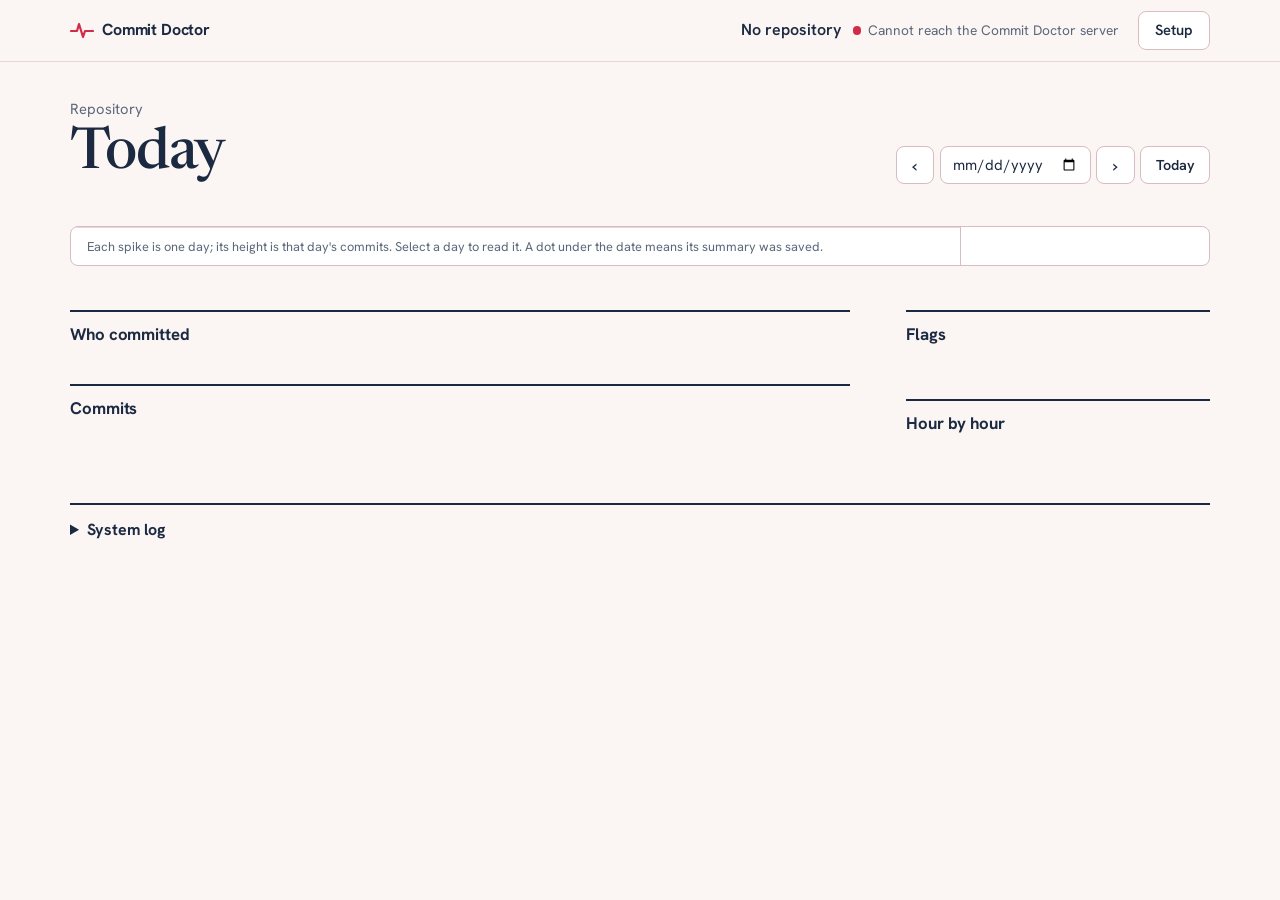
==== public/index.html @ 627f9fb6 "Scope dashboard, flags and notifications per tracked repo; merge upstream pace changes Per-repo scop" ====
<!doctype html>
<html lang="en">
<head>
  <meta charset="utf-8">
  <meta name="viewport" content="width=device-width, initial-scale=1">
  <meta name="color-scheme" content="light dark">
  <title>Commit Doctor</title>
  <link rel="icon" href="data:image/svg+xml,%3Csvg xmlns='http://www.w3.org/2000/svg' viewBox='0 0 24 24'%3E%3Cpath d='M1 13h6l2-7 4 13 2-6h8' fill='none' stroke='%23d22b47' stroke-width='2.4' stroke-linecap='round' stroke-linejoin='round'/%3E%3C/svg%3E">
  <link rel="preconnect" href="https://fonts.googleapis.com">
  <link rel="preconnect" href="https://fonts.gstatic.com" crossorigin>
  <link href="https://fonts.googleapis.com/css2?family=Hanken+Grotesk:wght@400;500;600;700&family=Newsreader:ital,opsz,wght@0,6..72,400;0,6..72,500;0,6..72,600;1,6..72,400&display=swap" rel="stylesheet">
  <link rel="stylesheet" href="styles.css">
</head>
<body>
  <a class="skip" href="#summary">Skip to summary</a>

  <header class="top">
    <div class="top-inner">
      <div class="brand">
        <svg viewBox="0 0 24 24" width="24" height="24" aria-hidden="true"><path d="M1 13h6l2-7 4 13 2-6h8" fill="none" stroke="currentColor" stroke-width="2.2" stroke-linecap="round" stroke-linejoin="round"/></svg>
        <span>Commit Doctor</span>
      </div>
      <button type="button" class="patient" id="patient" aria-haspopup="dialog" aria-controls="setup">
        <span class="patient-name" id="patient-name">No repository</span>
        <span class="status" id="status" role="status"><span class="dot" aria-hidden="true"></span><span id="status-text">Connecting…</span></span>
      </button>
      <button type="button" class="btn" id="open-setup" aria-haspopup="dialog" aria-controls="setup">Setup</button>
    </div>
  </header>

  <main>
    <section class="note" id="summary" aria-labelledby="day-title">
      <div class="note-head">
        <div>
          <p class="repo" id="repo">Repository</p>
          <h1 id="day-title">Today</h1>
        </div>
        <div class="daynav" role="group" aria-label="Choose a day">
          <button type="button" id="prev" aria-label="Previous day">‹</button>
          <input type="date" id="date-input" aria-label="Day">
          <button type="button" id="next" aria-label="Next day">›</button>
          <button type="button" id="today" class="daynav-today">Today</button>
        </div>
      </div>
      <p class="headline" id="headline" aria-live="polite"></p>
      <p class="provenance"><span id="provenance"></span> <button type="button" id="save-btn" class="text-btn" hidden>Save summary now</button></p>
      <p class="prediction" id="prediction" hidden></p>
    </section>

    <section class="monitor" aria-labelledby="trace-title">
      <h2 id="trace-title" class="sr-only">Commits per day, last 14 days</h2>
      <div class="monitor-trace">
        <div id="trace"></div>
        <p class="trace-key">Each spike is one day; its height is that day's commits. Select a day to read it. A dot under the date means its summary was saved.</p>
      </div>
      <dl class="readouts" id="vitals" aria-label="Readings for the selected day"></dl>
    </section>

    <div class="cols">
      <div class="col-main">
        <section aria-labelledby="who-title">
          <h2 id="who-title">Who committed</h2>
          <div id="who"></div>
        </section>
        <section aria-labelledby="commits-title">
          <h2 id="commits-title">Commits</h2>
          <ol class="commit-list" id="commits"></ol>
        </section>
      </div>

      <aside class="col-side">
        <section aria-labelledby="flags-title">
          <h2 id="flags-title">Flags</h2>
          <ul class="flag-list" id="flags"></ul>
        </section>
        <section aria-labelledby="hours-title">
          <h2 id="hours-title">Hour by hour</h2>
          <div id="hours"></div>
        </section>
      </aside>
    </div>

    <details class="log" id="log">
      <summary>System log</summary>
      <p class="muted log-note">Every webhook delivery, summary run and email, newest first.</p>
      <div class="log-body" id="log-body"><p class="muted">Open to load.</p></div>
    </details>
  </main>

  <dialog class="sheet" id="setup" aria-labelledby="setup-title">
    <div class="sheet-head">
      <h2 id="setup-title">Setup</h2>
      <button type="button" class="sheet-close" id="close-setup" aria-label="Close setup">×</button>
    </div>

    <section class="sheet-sec" aria-labelledby="track-title">
      <h3 id="track-title">Repository</h3>
      <p class="muted sheet-note">Commit Doctor follows one repository at a time. Its recent commits are pulled right away, then kept current.</p>
      <div class="field-row">
        <input type="text" id="repo-input" placeholder="owner/name or GitHub URL" aria-label="Repository to track (owner/name or GitHub URL)">
        <button type="button" class="btn btn-primary" id="track-btn">Track</button>
      </div>
      <div class="field-row field-row-quiet">
        <label for="repo-switch" class="sr-only">Switch to a repository seen before</label>
        <select id="repo-switch" hidden></select>
        <button type="button" id="untrack-btn" class="text-btn" hidden>Untrack</button>
      </div>
      <p class="hint" id="untracked-hint" hidden>Tracking is off, so new pushes are ignored. Commits already recorded stay on the dashboard.</p>

      <div class="hook-setup" id="hook-setup" hidden>
        <div class="hook-status" id="hook-status" role="status"></div>
        <div class="hook-steps" id="hook-steps">
          <p class="hook-intro">For instant updates, have GitHub send each push here:</p>
          <ol class="steps">
            <li>
              <p class="step-title">Public URL of this server</p>
              <input type="url" id="hook-url-input" class="input-wide" placeholder="https://your-host.example/webhook/github" aria-label="Payload URL GitHub should send pushes to">
              <p class="hint" id="hook-url-hint" hidden></p>
            </li>
            <li>
              <p class="step-title">Add it on <a id="hook-gh-link" href="#" target="_blank" rel="noopener">GitHub’s Add webhook page</a></p>
              <dl class="hook-fields">
                <dt>Payload URL</dt><dd><code id="hook-f-url">(fill in step 1)</code> <button type="button" class="text-btn copy-btn" data-copy="hook-f-url">Copy</button></dd>
                <dt>Content type</dt><dd><code>application/json</code></dd>
                <dt>Secret</dt><dd><code id="hook-f-secret">…</code> <button type="button" class="text-btn copy-btn" data-copy="hook-f-secret">Copy</button></dd>
                <dt>Events</dt><dd>Just the push event</dd>
              </dl>
            </li>
          </ol>
        </div>
      </div>
    </section>

    <section class="sheet-sec" aria-labelledby="deadline-title">
      <h3 id="deadline-title">Deadline</h3>
      <p class="muted sheet-note">Used to judge whether the current pace will make it.</p>
      <div class="field-row">
        <input type="date" id="deadline-input" aria-label="Project deadline">
        <button type="button" class="btn" id="deadline-btn">Set deadline</button>
        <button type="button" id="deadline-clear-btn" class="text-btn" hidden>Clear</button>
      </div>
    </section>

    <section class="sheet-sec" aria-labelledby="poll-title">
      <h3 id="poll-title">Private repos</h3>
      <p class="muted sheet-note">For private repos, or when GitHub can’t reach this server. Checked every few minutes with a personal access token, stored encrypted.</p>
      <div class="field-stack">
        <input type="text" id="poll-repo-input" placeholder="owner/name" aria-label="Repository to check (owner/name)">
        <input type="password" id="poll-token-input" placeholder="Personal access token" aria-label="Personal access token" autocomplete="off">
        <button type="button" class="btn" id="poll-add-btn">Add repo</button>
      </div>
      <p class="hint" id="poll-hint" hidden></p>
      <ul class="plain-list poll-list" id="poll-list"></ul>
    </section>

    <section class="sheet-sec" aria-labelledby="subs-title">
      <h3 id="subs-title">Email alerts</h3>
      <p class="muted sheet-note">These people get deadline reminders and flag alerts.</p>
      <ul class="plain-list sub-list" id="sub-list"></ul>
      <form class="field-stack" id="sub-form">
        <input type="text" id="sub-name" placeholder="Name" aria-label="Name" autocomplete="off">
        <input type="email" id="sub-email" placeholder="Email" aria-label="Email" autocomplete="off">
        <button type="submit" class="btn" id="sub-add-btn">Add person</button>
      </form>
      <p class="hint" id="sub-hint" hidden></p>
    </section>
  </dialog>

  <script src="app.js"></script>
</body>
</html>
---- public/styles.css ----
/* Commit Doctor: a bedside chart for a repository. ECG paper, navy ink, one
   signal red for the heartbeat (commits), teal for anything healthy. */
:root {
  --paper: #fbf5f4;
  --surface: #ffffff;
  --ink: #1b2a41;
  --muted: #5b687a;
  --rule: #e6d5d8;
  --rule-strong: #d7bcc1;
  --signal: #d22b47;
  --signal-soft: #fbe3e7;
  --teal: #0e7c86;
  --teal-soft: #cfe8ea;
  --amber: #b26b00;
  --grid-minor: #f6e4e7;
  --grid-major: #ecc8ce;
  --band: rgba(210, 43, 71, 0.08);
  --scrim: rgba(27, 42, 65, 0.42);
  --serif: "Newsreader", Georgia, "Times New Roman", serif;
  --sans: "Hanken Grotesk", system-ui, -apple-system, "Segoe UI", Roboto, sans-serif;
  --mono: ui-monospace, SFMono-Regular, Menlo, Consolas, monospace;
  --radius: 8px;
  --page: 1180px;
}
@media (prefers-color-scheme: dark) {
  :root {
    --paper: #0f1a28;
    --surface: #142235;
    --ink: #e8eef6;
    --muted: #97a5b8;
    --rule: #24344a;
    --rule-strong: #34486a;
    --signal: #ff6f86;
    --signal-soft: #3a1d2a;
    --teal: #4cc3cc;
    --teal-soft: #19404a;
    --amber: #f0b45a;
    --grid-minor: #16243a;
    --grid-major: #1f3250;
    --band: rgba(255, 111, 134, 0.12);
    --scrim: rgba(3, 8, 16, 0.6);
  }
}

*, *::before, *::after { box-sizing: border-box; }
html { -webkit-text-size-adjust: 100%; }
body {
  margin: 0;
  background: var(--paper);
  color: var(--ink);
  font: 400 1rem/1.55 var(--sans);
  font-variant-numeric: tabular-nums;
}
:focus-visible { outline: 2px solid var(--teal); outline-offset: 2px; }
a { color: inherit; text-underline-offset: 2px; text-decoration-thickness: 1px; }
a:hover { color: var(--signal); }
.sr-only { position: absolute; width: 1px; height: 1px; overflow: hidden; clip: rect(0 0 0 0); white-space: nowrap; }
.skip { position: absolute; left: -999px; top: 0; background: var(--ink); color: var(--paper); padding: .5rem .75rem; z-index: 30; }
.skip:focus { left: .5rem; top: .5rem; }
.muted { color: var(--muted); }
code { font: .86em var(--mono); background: var(--signal-soft); color: var(--ink); padding: .1em .35em; border-radius: 4px; }
[hidden] { display: none !important; }

/* --- controls: one button, one input, one text button ------------------- */
.btn, input, select {
  font: inherit; font-size: .92rem; color: var(--ink); background: var(--surface);
  border: 1px solid var(--rule-strong); border-radius: var(--radius); height: 2.4rem;
}
input, select { padding: 0 .7rem; min-width: 0; }
input::placeholder { color: var(--muted); opacity: .8; }
input:focus-visible, select:focus-visible { outline-offset: 0; border-color: var(--teal); }
.btn { padding: 0 1rem; cursor: pointer; font-weight: 600; white-space: nowrap; }
.btn:hover:not(:disabled) { border-color: var(--ink); }
.btn:disabled { opacity: .5; cursor: not-allowed; }
.btn-primary { background: var(--ink); color: var(--paper); border-color: var(--ink); }
.btn-primary:hover:not(:disabled) { background: var(--signal); border-color: var(--signal); }
.text-btn {
  font: inherit; font-size: .9rem; color: var(--ink); background: none; cursor: pointer;
  border: 0; padding: 0; text-decoration: underline; text-underline-offset: 3px; text-decoration-thickness: 1px;
}
.text-btn:hover { color: var(--signal); }
.hint { margin: .5rem 0 0; font-size: .86rem; color: var(--muted); }
.hint code { word-break: break-all; }

/* --- top bar --------------------------------------------------------------- */
.top {
  position: sticky; top: 0; z-index: 10;
  background: color-mix(in srgb, var(--paper) 92%, transparent);
  backdrop-filter: blur(8px);
  border-bottom: 1px solid var(--rule);
}
.top-inner {
  display: flex; align-items: center; gap: 1rem;
  max-width: var(--page); margin: 0 auto; padding: .7rem 1.25rem;
}
.brand { display: flex; align-items: center; gap: .5rem; font-weight: 700; letter-spacing: -0.01em; white-space: nowrap; }
.brand svg { color: var(--signal); }
.patient {
  display: flex; align-items: baseline; gap: .75rem; min-width: 0;
  margin-left: auto; padding: .35rem .2rem; background: none; border: 0; cursor: pointer;
  font: inherit; color: var(--ink); text-align: left;
}
.patient-name { font-weight: 600; overflow: hidden; text-overflow: ellipsis; white-space: nowrap; }
.patient:hover .patient-name { color: var(--signal); }
.status { display: inline-flex; align-items: center; gap: .4rem; font-size: .86rem; color: var(--muted); white-space: nowrap; }
.dot { width: .55rem; height: .55rem; border-radius: 50%; background: var(--muted); flex: none; }
.status[data-state="ok"] .dot { background: var(--teal); box-shadow: 0 0 0 3px var(--teal-soft); }
.status[data-state="warn"] .dot { background: var(--signal); }
.status[data-state="idle"] .dot { background: var(--amber); }
@media (max-width: 640px) {
  .brand span { display: none; }
  .patient { flex-direction: column; gap: 0; }
}

main { max-width: var(--page); margin: 0 auto; padding: 0 1.25rem 4rem; }

/* --- the note: the day, in a sentence -------------------------------------- */
.note { padding: 2.25rem 0 1.5rem; }
.note-head { display: flex; flex-wrap: wrap; align-items: flex-end; justify-content: space-between; gap: 1rem 2rem; }
.repo { margin: 0 0 .25rem; color: var(--muted); font-size: .92rem; }
h1 {
  margin: 0; font: 500 clamp(2.2rem, 5.2vw, 3.6rem)/1.04 var(--serif);
  letter-spacing: -0.02em; font-optical-sizing: auto;
}
.headline {
  margin: 1.1rem 0 .5rem; max-width: 40em;
  font: 400 clamp(1.2rem, 2.3vw, 1.55rem)/1.45 var(--serif);
}
.headline-btn { font: inherit; }
.provenance { margin: 0; color: var(--muted); font-size: .9rem; }
.prediction {
  display: flex; align-items: baseline; gap: .6rem; flex-wrap: wrap;
  margin: 1rem 0 0; padding: .65rem .9rem; max-width: 48rem;
  border-left: 3px solid var(--muted); background: var(--surface); border-radius: 0 var(--radius) var(--radius) 0;
  font-size: .95rem;
}
.prediction strong { font-weight: 700; }
.prediction[data-status="on-pace"] { border-left-color: var(--teal); }
.prediction[data-status="on-pace"] strong { color: var(--teal); }
.prediction[data-status="at-risk"] { border-left-color: var(--amber); }
.prediction[data-status="at-risk"] strong { color: var(--amber); }
.prediction[data-status="behind"] { border-left-color: var(--signal); }
.prediction[data-status="behind"] strong { color: var(--signal); }

.daynav { display: flex; align-items: center; gap: .35rem; }
.daynav button, .daynav input { height: 2.4rem; }
.daynav button {
  min-width: 2.4rem; font: inherit; font-size: 1.2rem; line-height: 1; color: var(--ink);
  background: var(--surface); border: 1px solid var(--rule-strong); border-radius: var(--radius); cursor: pointer;
}
.daynav .daynav-today { font-size: .9rem; font-weight: 600; padding: 0 .9rem; }
.daynav button:hover:not(:disabled) { border-color: var(--ink); }
.daynav button:disabled { opacity: .4; cursor: not-allowed; }

/* --- the monitor: waveform + numeric readouts ------------------------------ */
.monitor {
  display: grid; grid-template-columns: minmax(0, 1fr) 15.5rem;
  border: 1px solid var(--rule-strong); border-radius: var(--radius); background: var(--surface);
  overflow: hidden;
}
.monitor-trace { min-width: 0; display: flex; flex-direction: column; border-right: 1px solid var(--rule-strong); }
/* The paper keeps going if the readouts make the panel taller than the chart. */
#trace {
  flex: 1; line-height: 0;
  background-image:
    linear-gradient(var(--grid-major) 1px, transparent 1px), linear-gradient(90deg, var(--grid-major) 1px, transparent 1px),
    linear-gradient(var(--grid-minor) 1px, transparent 1px), linear-gradient(90deg, var(--grid-minor) 1px, transparent 1px);
  background-size: 50px 50px, 50px 50px, 10px 10px, 10px 10px;
}
#trace svg { display: block; width: 100%; height: auto; }
.g-minor { stroke: var(--grid-minor); stroke-width: 1; }
.g-major { stroke: var(--grid-major); stroke-width: 1; }
.trace-line { fill: none; stroke: var(--signal); stroke-width: 2.4; stroke-linejoin: round; stroke-linecap: round; stroke-dasharray: 1; }
.trace-line.draw { animation: draw 1.8s cubic-bezier(.4, .1, .2, 1) both; }
@keyframes draw { from { stroke-dashoffset: 1; } to { stroke-dashoffset: 0; } }
.band { fill: var(--band); }
.peak-label { fill: var(--ink); font: 700 12px var(--sans); text-anchor: middle; }
.day-num { fill: var(--muted); font: 600 12px var(--sans); text-anchor: middle; }
.day-name { fill: var(--muted); font: 400 11px var(--sans); text-anchor: middle; }
.is-selected .day-num, .is-selected .day-name { fill: var(--signal); font-weight: 700; }
.saved-dot { fill: var(--teal); }
.peak-dot { fill: var(--signal); stroke: var(--surface); stroke-width: 2.5; }
.hit { fill: transparent; cursor: pointer; }
.hit:hover { fill: var(--band); }
.hit:focus-visible { outline: 2px solid var(--teal); outline-offset: -2px; }
.trace-key { margin: 0; padding: .6rem 1rem; border-top: 1px solid var(--rule); font-size: .8rem; color: var(--muted); line-height: 1.4; }

.readouts { margin: 0; display: flex; flex-direction: column; }
.readout { padding: .7rem 1.1rem; border-bottom: 1px solid var(--rule); }
.readout:last-child { border-bottom: 0; }
.readout dt { font-size: .82rem; color: var(--muted); }
.readout dd { margin: 0; font: 600 1.55rem/1.1 var(--sans); letter-spacing: -0.02em; }
.readout dd small { display: block; margin-top: .2rem; font: 400 .78rem/1.3 var(--sans); letter-spacing: 0; color: var(--muted); }
.readout-main { padding-top: .9rem; padding-bottom: .9rem; }
.readout-main dd { font-size: 3.6rem; line-height: .95; color: var(--signal); letter-spacing: -0.04em; }
.readout[data-trend="up"] dd { color: var(--teal); }
.readout[data-trend="down"] dd { color: var(--amber); }
.readout-minor { display: flex; justify-content: space-between; align-items: baseline; gap: .5rem; padding-top: .5rem; padding-bottom: .5rem; }
.readout-minor dd { font-size: .95rem; font-weight: 600; letter-spacing: 0; }

@media (max-width: 880px) {
  .monitor { grid-template-columns: minmax(0, 1fr); }
  .monitor-trace { border-right: 0; border-bottom: 1px solid var(--rule-strong); }
  /* Phones: the big reading on its own row, three readings side by side, then the minor rows. */
  .readouts { display: grid; grid-template-columns: repeat(3, minmax(0, 1fr)); }
  .readout { border-right: 1px solid var(--rule); padding-left: .9rem; padding-right: .9rem; }
  .readout:nth-child(4) { border-right: 0; }
  .readout-main, .readout-minor { grid-column: 1 / -1; border-right: 0; }
  .readout-main { display: flex; align-items: baseline; justify-content: space-between; }
  .readout dd { font-size: 1.35rem; }
  .readout-main dd { font-size: 3.2rem; }
  .readout-minor dd { font-size: .95rem; }
}

/* --- columns ---------------------------------------------------------------- */
.cols { display: grid; grid-template-columns: minmax(0, 1fr) 19rem; gap: 3.5rem; margin-top: 2.75rem; }
@media (max-width: 880px) { .cols { grid-template-columns: minmax(0, 1fr); gap: 1rem; } }
h2 {
  margin: 0 0 .9rem; padding-top: .75rem; border-top: 2px solid var(--ink);
  font: 700 1.05rem/1.2 var(--sans); letter-spacing: -0.005em;
}
.cols section + section { margin-top: 2.5rem; }
.empty { color: var(--muted); margin: 0; max-width: 34rem; }

/* who committed */
.who-row { display: grid; grid-template-columns: 10rem minmax(0, 1fr) 2.5rem; align-items: center; gap: 1rem; padding: .65rem 0; border-bottom: 1px solid var(--rule); }
.who-name { font-weight: 600; overflow-wrap: anywhere; line-height: 1.25; }
.who-name small { display: block; font-weight: 400; color: var(--muted); font-size: .8rem; margin-top: .15rem; }
.bar { height: .6rem; background: var(--teal-soft); border-radius: 99px; overflow: hidden; }
.bar > span { display: block; height: 100%; background: var(--teal); border-radius: 99px; }
.who-count { text-align: right; font-weight: 700; font-size: 1.2rem; }
@media (max-width: 520px) { .who-row { grid-template-columns: 6.5rem minmax(0, 1fr) 2rem; gap: .6rem; } }

/* commit list: a timeline down the left edge */
.commit-list { list-style: none; margin: 0; padding: 0; }
.commit-list li { position: relative; display: grid; grid-template-columns: 3.4rem minmax(0, 1fr); gap: 1rem; padding: .7rem 0; border-bottom: 1px solid var(--rule); }
.c-time { color: var(--muted); font-size: .88rem; font-weight: 600; padding-top: .1rem; }
.c-msg { overflow-wrap: anywhere; font-weight: 500; }
.c-meta { display: block; color: var(--muted); font-size: .82rem; margin-top: .15rem; }
.c-meta a { font-family: var(--mono); font-size: .95em; }
.tag { display: inline-block; font-size: .72rem; font-weight: 600; border-radius: 99px; padding: .05rem .5rem; margin-left: .45rem; color: var(--teal); background: var(--teal-soft); vertical-align: .1em; }

/* flags */
.flag-list { list-style: none; margin: 0; padding: 0; display: grid; gap: .6rem; }
.flag-list li { padding: .6rem .8rem; border-left: 3px solid var(--rule-strong); background: var(--surface); border-radius: 0 var(--radius) var(--radius) 0; }
.flag-list li[data-tone="bad"] { border-left-color: var(--signal); }
.flag-list li[data-tone="ok"] { border-left-color: var(--teal); }
.flag-list strong { display: block; font-size: .92rem; }
.flag-list span { color: var(--muted); font-size: .85rem; }
.flag-list li.empty { background: none; border: 0; padding: 0; }

/* hours */
.hours { display: grid; grid-template-columns: repeat(24, 1fr); align-items: end; gap: 2px; height: 5.5rem; border-bottom: 1px solid var(--ink); }
.hours i { display: block; background: var(--signal); min-height: 2px; border-radius: 2px 2px 0 0; opacity: .85; }
.hours i[data-n="0"] { background: var(--rule); opacity: 1; }
.hour-scale { display: flex; justify-content: space-between; font-size: .78rem; color: var(--muted); margin-top: .3rem; }

/* log */
.log { margin-top: 3.5rem; border-top: 2px solid var(--ink); padding-top: .8rem; }
.log summary { cursor: pointer; font-weight: 700; }
.log-note { margin: .3rem 0 0; font-size: .86rem; }
.log-body { margin-top: 1rem; display: grid; gap: 2rem; }
.log h3 { font-size: .95rem; margin: 0 0 .5rem; }
.tbl-wrap { overflow-x: auto; }
table { border-collapse: collapse; width: 100%; font-size: .88rem; }
th, td { text-align: left; padding: .45rem .8rem .45rem 0; border-bottom: 1px solid var(--rule); white-space: nowrap; }
th { color: var(--muted); font-weight: 500; }
td.wrap { white-space: normal; min-width: 12rem; }
.pill-ok { color: var(--teal); font-weight: 600; }
.pill-bad { color: var(--signal); font-weight: 600; }

/* --- setup sheet --------------------------------------------------------------- */
.sheet {
  position: fixed; inset: 0 0 0 auto; margin: 0; height: 100dvh; max-height: none;
  width: min(32rem, 100vw); max-width: none; padding: 0; border: 0; border-left: 1px solid var(--rule-strong);
  background: var(--paper); color: var(--ink); overflow-y: auto; overscroll-behavior: contain;
}
.sheet::backdrop { background: var(--scrim); }
.sheet[open] { animation: sheet-in .28s cubic-bezier(.2, .8, .2, 1); }
.sheet[open]::backdrop { animation: fade-in .28s ease; }
@keyframes sheet-in { from { transform: translateX(2.5rem); opacity: 0; } }
@keyframes fade-in { from { opacity: 0; } }
.sheet-head {
  position: sticky; top: 0; z-index: 1; display: flex; align-items: center; justify-content: space-between;
  padding: 1rem 1.5rem; background: var(--paper); border-bottom: 1px solid var(--rule);
}
.sheet-head h2 { margin: 0; padding: 0; border: 0; font: 500 1.6rem/1.1 var(--serif); }
.sheet-close {
  width: 2.4rem; height: 2.4rem; font-size: 1.5rem; line-height: 1; color: var(--ink);
  background: none; border: 1px solid var(--rule-strong); border-radius: var(--radius); cursor: pointer;
}
.sheet-close:hover { border-color: var(--ink); }
.sheet-sec { padding: 1.4rem 1.5rem 1.6rem; border-bottom: 1px solid var(--rule); }
.sheet-sec h3 { margin: 0; font: 700 1.05rem/1.25 var(--sans); }
.sheet-note { margin: .3rem 0 .9rem; font-size: .88rem; max-width: 34rem; }
.field-row { display: flex; flex-wrap: wrap; align-items: center; gap: .5rem; }
.field-row input[type="text"] { flex: 1 1 12rem; }
.field-row-quiet { margin-top: .6rem; }
.field-stack { display: grid; gap: .5rem; }
.field-stack .btn { justify-self: start; }
.input-wide { width: 100%; }

.plain-list { list-style: none; margin: .8rem 0 .2rem; padding: 0; }
.plain-list li { display: flex; align-items: baseline; gap: .6rem; padding: .5rem 0; border-bottom: 1px solid var(--rule); }
.plain-list li:first-child { border-top: 1px solid var(--rule); }
.plain-list li.empty { display: block; border: 0; padding: 0 0 .4rem; }
.sub-list li > div { flex: 1; min-width: 0; }
.sub-list small { display: block; color: var(--muted); font-size: .8rem; overflow-wrap: anywhere; }
.poll-repo-name { flex: 1; min-width: 0; font-weight: 600; overflow-wrap: anywhere; }
.poll-list li > span:not(.poll-repo-name) { font-size: .82rem; color: var(--muted); }

/* webhook setup inside the sheet */
.hook-setup { margin-top: 1.1rem; padding: 1rem; border: 1px solid var(--rule-strong); border-radius: var(--radius); background: var(--surface); }
.hook-status { display: grid; gap: .55rem; font-size: .9rem; }
.hook-row { display: flex; align-items: baseline; gap: .6rem; }
.hook-row .dot { position: relative; top: .05rem; }
.hook-row[data-state="connected"] .dot { background: var(--teal); box-shadow: 0 0 0 3px var(--teal-soft); }
.hook-row[data-state="waiting"] .dot { background: var(--muted); animation: hook-pulse 1.2s ease-in-out infinite; }
.hook-row[data-state="idle"] .dot { background: var(--amber); }
.hook-row[data-state="failing"] .dot,
.hook-row[data-state="other_repo"] .dot { background: var(--signal); }
.hook-checking { color: var(--muted); font-size: .85em; }
@keyframes hook-pulse { 50% { opacity: .3; } }
.hook-steps { margin-top: 1rem; padding-top: 1rem; border-top: 1px solid var(--rule); }
.hook-intro { margin: 0 0 .7rem; font-size: .9rem; font-weight: 600; }
.steps { margin: 0; padding: 0; list-style: none; counter-reset: step; display: grid; gap: 1.1rem; }
.steps > li { counter-increment: step; position: relative; padding-left: 2.1rem; }
.steps > li::before {
  content: counter(step); position: absolute; left: 0; top: -.05rem;
  width: 1.5rem; height: 1.5rem; border-radius: 50%; display: grid; place-items: center;
  background: var(--ink); color: var(--paper); font-size: .78rem; font-weight: 700;
}
.step-title { margin: 0 0 .45rem; font-size: .9rem; font-weight: 600; }
.hook-fields { display: grid; grid-template-columns: max-content minmax(0, 1fr); gap: .45rem .9rem; margin: 0; font-size: .86rem; }
.hook-fields dt { color: var(--muted); }
.hook-fields dd { margin: 0; min-width: 0; }
.hook-fields code { word-break: break-all; }
.copy-btn { font-size: .8rem; margin-left: .3rem; }

@media (prefers-reduced-motion: reduce) {
  .trace-line.draw, .sheet[open], .sheet[open]::backdrop, .hook-row .dot { animation: none; }
}

.lines .add { color: #1a7f4b; }
.lines .del { color: #b42318; }
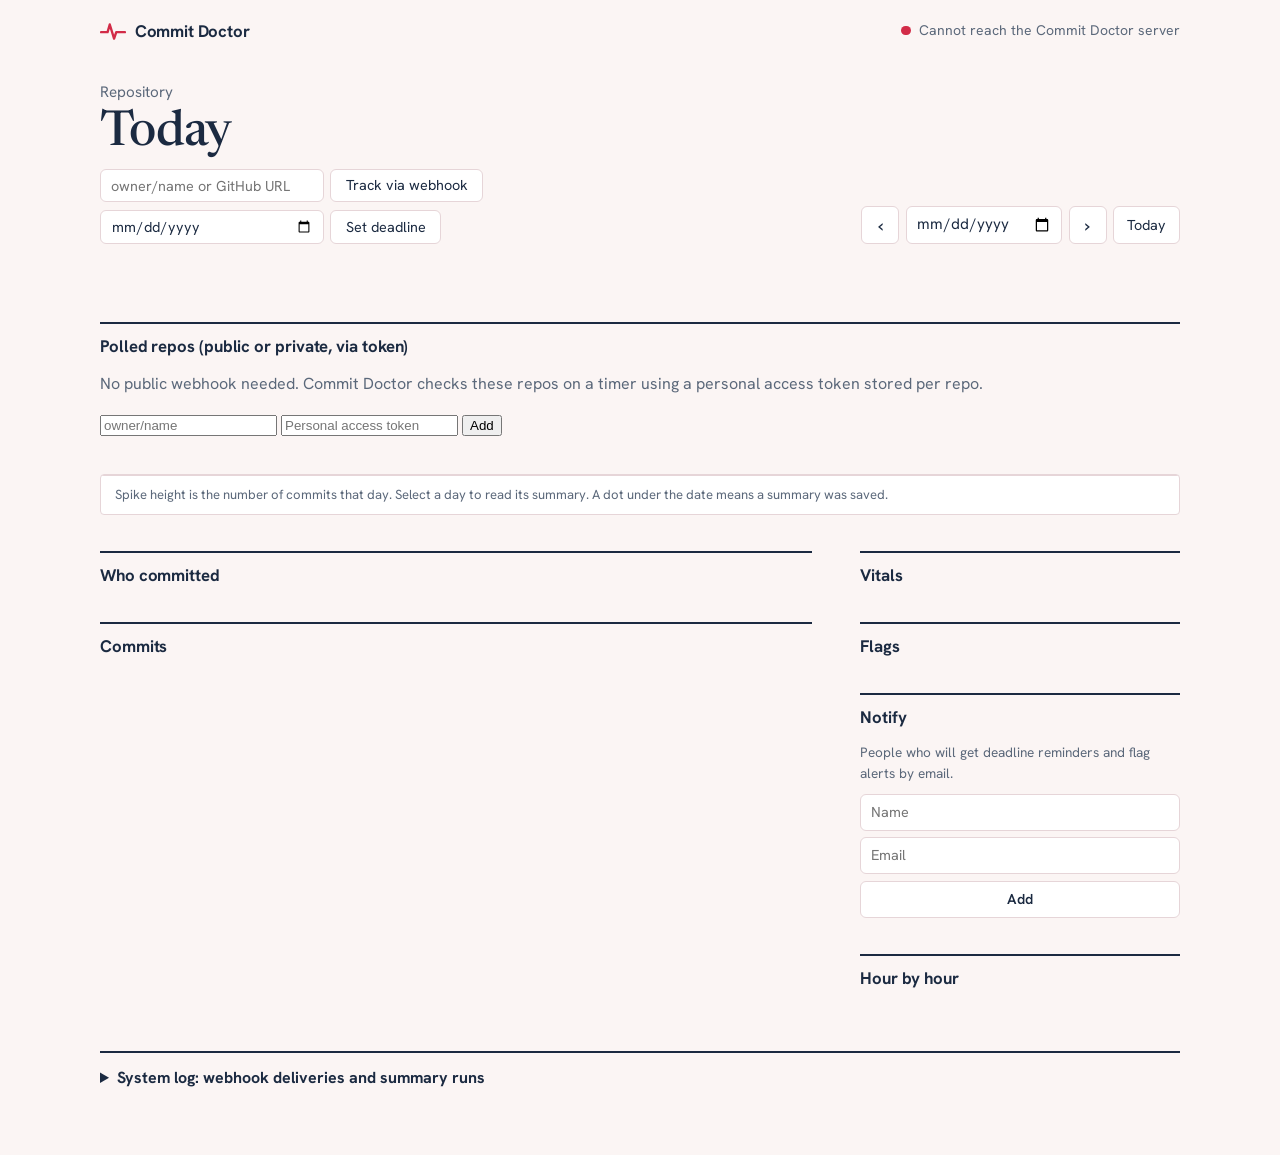
==== commit 8df1d638: "Merge pull request #2: email notifications, webhook setup, admin auth fixes Co-Authored-By: Claude O" ====
--- a/public/index.html
+++ b/public/index.html
@@ -15,17 +15,11 @@
   <a class="skip" href="#summary">Skip to summary</a>
 
   <header class="top">
-    <div class="top-inner">
-      <div class="brand">
-        <svg viewBox="0 0 24 24" width="24" height="24" aria-hidden="true"><path d="M1 13h6l2-7 4 13 2-6h8" fill="none" stroke="currentColor" stroke-width="2.2" stroke-linecap="round" stroke-linejoin="round"/></svg>
-        <span>Commit Doctor</span>
-      </div>
-      <button type="button" class="patient" id="patient" aria-haspopup="dialog" aria-controls="setup">
-        <span class="patient-name" id="patient-name">No repository</span>
-        <span class="status" id="status" role="status"><span class="dot" aria-hidden="true"></span><span id="status-text">Connecting…</span></span>
-      </button>
-      <button type="button" class="btn" id="open-setup" aria-haspopup="dialog" aria-controls="setup">Setup</button>
+    <div class="brand">
+      <svg viewBox="0 0 24 24" width="26" height="26" aria-hidden="true"><path d="M1 13h6l2-7 4 13 2-6h8" fill="none" stroke="currentColor" stroke-width="2.2" stroke-linecap="round" stroke-linejoin="round"/></svg>
+      <span>Commit Doctor</span>
     </div>
+    <p class="status" id="status" role="status"><span class="dot" aria-hidden="true"></span><span id="status-text">Connecting…</span></p>
   </header>
 
   <main>
@@ -34,26 +28,70 @@
         <div>
           <p class="repo" id="repo">Repository</p>
           <h1 id="day-title">Today</h1>
+          <div class="repo-track">
+            <input type="text" id="repo-input" placeholder="owner/name or GitHub URL" aria-label="GitHub repository to track via webhook (owner/name or GitHub URL)">
+            <button type="button" id="track-btn">Track via webhook</button>
+          </div>
+          <div class="hook-setup" id="hook-setup" hidden>
+            <p class="hook-status" id="hook-status" role="status"></p>
+            <div class="hook-steps" id="hook-steps">
+              <p class="hook-label">1. Public URL of this server</p>
+              <input type="url" id="hook-url-input" placeholder="https://your-host.example/webhook/github" aria-label="Payload URL GitHub should send pushes to">
+              <p class="track-hint" id="hook-url-hint" hidden></p>
+
+              <p class="hook-label">2a. Easiest: let Commit Doctor create the webhook</p>
+              <div class="repo-track">
+                <input type="password" id="hook-token-input" placeholder="GitHub token (used once, not saved)" aria-label="GitHub token with webhook permission" autocomplete="off">
+                <button type="button" id="hook-connect-btn">Create webhook on GitHub</button>
+              </div>
+              <p class="track-hint">Needs a token with webhook access:
+                <a id="hook-token-link" href="https://github.com/settings/tokens/new?scopes=admin:repo_hook&amp;description=Commit%20Doctor%20webhook" target="_blank" rel="noopener">make a classic token with <code>admin:repo_hook</code></a>,
+                or a fine-grained one with <em>Webhooks: read and write</em>.</p>
+
+              <p class="hook-label">2b. Or add it yourself on <a id="hook-gh-link" href="#" target="_blank" rel="noopener">GitHub &rsaquo; Add webhook</a> and paste:</p>
+              <dl class="hook-fields">
+                <dt>Payload URL</dt><dd><code id="hook-f-url">(fill in step 1)</code> <button type="button" class="text-btn copy-btn" data-copy="hook-f-url">Copy</button></dd>
+                <dt>Content type</dt><dd><code>application/json</code></dd>
+                <dt>Secret</dt><dd><code id="hook-f-secret">…</code> <button type="button" class="text-btn copy-btn" data-copy="hook-f-secret">Copy</button></dd>
+                <dt>Events</dt><dd>Just the push event</dd>
+              </dl>
+            </div>
+          </div>
+          <div class="repo-track">
+            <label for="deadline-input" class="sr-only">Project deadline</label>
+            <input type="date" id="deadline-input" aria-label="Project deadline">
+            <button type="button" id="deadline-btn">Set deadline</button>
+            <button type="button" id="deadline-clear-btn" class="text-btn" hidden>Clear</button>
+          </div>
+          <p class="prediction" id="prediction" hidden></p>
         </div>
         <div class="daynav" role="group" aria-label="Choose a day">
           <button type="button" id="prev" aria-label="Previous day">‹</button>
           <input type="date" id="date-input" aria-label="Day">
           <button type="button" id="next" aria-label="Next day">›</button>
-          <button type="button" id="today" class="daynav-today">Today</button>
+          <button type="button" id="today" class="text-btn">Today</button>
         </div>
       </div>
       <p class="headline" id="headline" aria-live="polite"></p>
       <p class="provenance"><span id="provenance"></span> <button type="button" id="save-btn" class="text-btn" hidden>Save summary now</button></p>
-      <p class="prediction" id="prediction" hidden></p>
     </section>
 
-    <section class="monitor" aria-labelledby="trace-title">
+    <section class="poll-repos" aria-labelledby="poll-title">
+      <h2 id="poll-title">Polled repos (public or private, via token)</h2>
+      <p class="muted">No public webhook needed. Commit Doctor checks these repos on a timer using a personal access token stored per repo.</p>
+      <div class="poll-add">
+        <input type="text" id="poll-repo-input" placeholder="owner/name" aria-label="Repository to poll (owner/name)">
+        <input type="password" id="poll-token-input" placeholder="Personal access token" aria-label="Personal access token" autocomplete="off">
+        <button type="button" id="poll-add-btn">Add</button>
+      </div>
+      <p class="track-hint" id="poll-hint" hidden></p>
+      <ul class="poll-list" id="poll-list"></ul>
+    </section>
+
+    <section class="trace" aria-labelledby="trace-title">
       <h2 id="trace-title" class="sr-only">Commits per day, last 14 days</h2>
-      <div class="monitor-trace">
-        <div id="trace"></div>
-        <p class="trace-key">Each spike is one day; its height is that day's commits. Select a day to read it. A dot under the date means its summary was saved.</p>
-      </div>
-      <dl class="readouts" id="vitals" aria-label="Readings for the selected day"></dl>
+      <div id="trace"></div>
+      <p class="trace-key">Spike height is the number of commits that day. Select a day to read its summary. A dot under the date means a summary was saved.</p>
     </section>
 
     <div class="cols">
@@ -69,9 +107,24 @@
       </div>
 
       <aside class="col-side">
+        <section aria-labelledby="vitals-title">
+          <h2 id="vitals-title">Vitals</h2>
+          <dl class="vitals" id="vitals"></dl>
+        </section>
         <section aria-labelledby="flags-title">
           <h2 id="flags-title">Flags</h2>
           <ul class="flag-list" id="flags"></ul>
+        </section>
+        <section aria-labelledby="subs-title">
+          <h2 id="subs-title">Notify</h2>
+          <p class="muted sub-note">People who will get deadline reminders and flag alerts by email.</p>
+          <ul class="sub-list" id="sub-list"></ul>
+          <form class="sub-add" id="sub-form">
+            <input type="text" id="sub-name" placeholder="Name" aria-label="Subscriber name" autocomplete="off">
+            <input type="email" id="sub-email" placeholder="Email" aria-label="Subscriber email" autocomplete="off">
+            <button type="submit" id="sub-add-btn">Add</button>
+          </form>
+          <p class="track-hint" id="sub-hint" hidden></p>
         </section>
         <section aria-labelledby="hours-title">
           <h2 id="hours-title">Hour by hour</h2>
@@ -81,91 +134,11 @@
     </div>
 
     <details class="log" id="log">
-      <summary>System log</summary>
-      <p class="muted log-note">Every webhook delivery, summary run and email, newest first.</p>
+      <summary>System log: webhook deliveries and summary runs</summary>
       <div class="log-body" id="log-body"><p class="muted">Open to load.</p></div>
     </details>
   </main>
 
-  <dialog class="sheet" id="setup" aria-labelledby="setup-title">
-    <div class="sheet-head">
-      <h2 id="setup-title">Setup</h2>
-      <button type="button" class="sheet-close" id="close-setup" aria-label="Close setup">×</button>
-    </div>
-
-    <section class="sheet-sec" aria-labelledby="track-title">
-      <h3 id="track-title">Repository</h3>
-      <p class="muted sheet-note">Commit Doctor follows one repository at a time. Its recent commits are pulled right away, then kept current.</p>
-      <div class="field-row">
-        <input type="text" id="repo-input" placeholder="owner/name or GitHub URL" aria-label="Repository to track (owner/name or GitHub URL)">
-        <button type="button" class="btn btn-primary" id="track-btn">Track</button>
-      </div>
-      <div class="field-row field-row-quiet">
-        <label for="repo-switch" class="sr-only">Switch to a repository seen before</label>
-        <select id="repo-switch" hidden></select>
-        <button type="button" id="untrack-btn" class="text-btn" hidden>Untrack</button>
-      </div>
-      <p class="hint" id="untracked-hint" hidden>Tracking is off, so new pushes are ignored. Commits already recorded stay on the dashboard.</p>
-
-      <div class="hook-setup" id="hook-setup" hidden>
-        <div class="hook-status" id="hook-status" role="status"></div>
-        <div class="hook-steps" id="hook-steps">
-          <p class="hook-intro">For instant updates, have GitHub send each push here:</p>
-          <ol class="steps">
-            <li>
-              <p class="step-title">Public URL of this server</p>
-              <input type="url" id="hook-url-input" class="input-wide" placeholder="https://your-host.example/webhook/github" aria-label="Payload URL GitHub should send pushes to">
-              <p class="hint" id="hook-url-hint" hidden></p>
-            </li>
-            <li>
-              <p class="step-title">Add it on <a id="hook-gh-link" href="#" target="_blank" rel="noopener">GitHub’s Add webhook page</a></p>
-              <dl class="hook-fields">
-                <dt>Payload URL</dt><dd><code id="hook-f-url">(fill in step 1)</code> <button type="button" class="text-btn copy-btn" data-copy="hook-f-url">Copy</button></dd>
-                <dt>Content type</dt><dd><code>application/json</code></dd>
-                <dt>Secret</dt><dd><code id="hook-f-secret">…</code> <button type="button" class="text-btn copy-btn" data-copy="hook-f-secret">Copy</button></dd>
-                <dt>Events</dt><dd>Just the push event</dd>
-              </dl>
-            </li>
-          </ol>
-        </div>
-      </div>
-    </section>
-
-    <section class="sheet-sec" aria-labelledby="deadline-title">
-      <h3 id="deadline-title">Deadline</h3>
-      <p class="muted sheet-note">Used to judge whether the current pace will make it.</p>
-      <div class="field-row">
-        <input type="date" id="deadline-input" aria-label="Project deadline">
-        <button type="button" class="btn" id="deadline-btn">Set deadline</button>
-        <button type="button" id="deadline-clear-btn" class="text-btn" hidden>Clear</button>
-      </div>
-    </section>
-
-    <section class="sheet-sec" aria-labelledby="poll-title">
-      <h3 id="poll-title">Private repos</h3>
-      <p class="muted sheet-note">For private repos, or when GitHub can’t reach this server. Checked every few minutes with a personal access token, stored encrypted.</p>
-      <div class="field-stack">
-        <input type="text" id="poll-repo-input" placeholder="owner/name" aria-label="Repository to check (owner/name)">
-        <input type="password" id="poll-token-input" placeholder="Personal access token" aria-label="Personal access token" autocomplete="off">
-        <button type="button" class="btn" id="poll-add-btn">Add repo</button>
-      </div>
-      <p class="hint" id="poll-hint" hidden></p>
-      <ul class="plain-list poll-list" id="poll-list"></ul>
-    </section>
-
-    <section class="sheet-sec" aria-labelledby="subs-title">
-      <h3 id="subs-title">Email alerts</h3>
-      <p class="muted sheet-note">These people get deadline reminders and flag alerts.</p>
-      <ul class="plain-list sub-list" id="sub-list"></ul>
-      <form class="field-stack" id="sub-form">
-        <input type="text" id="sub-name" placeholder="Name" aria-label="Name" autocomplete="off">
-        <input type="email" id="sub-email" placeholder="Email" aria-label="Email" autocomplete="off">
-        <button type="submit" class="btn" id="sub-add-btn">Add person</button>
-      </form>
-      <p class="hint" id="sub-hint" hidden></p>
-    </section>
-  </dialog>
-
   <script src="app.js"></script>
 </body>
-</html>
+</html>
--- a/public/styles.css
+++ b/public/styles.css
@@ -1,44 +1,32 @@
-/* Commit Doctor: a bedside chart for a repository. ECG paper, navy ink, one
-   signal red for the heartbeat (commits), teal for anything healthy. */
+/* Commit Doctor: patient-chart look. ECG paper, navy ink, one signal red. */
 :root {
   --paper: #fbf5f4;
   --surface: #ffffff;
   --ink: #1b2a41;
   --muted: #5b687a;
   --rule: #e6d5d8;
-  --rule-strong: #d7bcc1;
   --signal: #d22b47;
-  --signal-soft: #fbe3e7;
   --teal: #0e7c86;
   --teal-soft: #cfe8ea;
-  --amber: #b26b00;
-  --grid-minor: #f6e4e7;
-  --grid-major: #ecc8ce;
-  --band: rgba(210, 43, 71, 0.08);
-  --scrim: rgba(27, 42, 65, 0.42);
+  --grid-minor: #f5e2e5;
+  --grid-major: #edc9cf;
+  --band: rgba(210, 43, 71, 0.09);
   --serif: "Newsreader", Georgia, "Times New Roman", serif;
   --sans: "Hanken Grotesk", system-ui, -apple-system, "Segoe UI", Roboto, sans-serif;
-  --mono: ui-monospace, SFMono-Regular, Menlo, Consolas, monospace;
-  --radius: 8px;
-  --page: 1180px;
 }
 @media (prefers-color-scheme: dark) {
   :root {
     --paper: #0f1a28;
-    --surface: #142235;
+    --surface: #152338;
     --ink: #e8eef6;
-    --muted: #97a5b8;
-    --rule: #24344a;
-    --rule-strong: #34486a;
+    --muted: #93a1b5;
+    --rule: #26364d;
     --signal: #ff6f86;
-    --signal-soft: #3a1d2a;
     --teal: #4cc3cc;
-    --teal-soft: #19404a;
-    --amber: #f0b45a;
-    --grid-minor: #16243a;
-    --grid-major: #1f3250;
+    --teal-soft: #1d4a52;
+    --grid-minor: #172538;
+    --grid-major: #21354f;
     --band: rgba(255, 111, 134, 0.12);
-    --scrim: rgba(3, 8, 16, 0.6);
   }
 }
 
@@ -52,294 +40,197 @@
   font-variant-numeric: tabular-nums;
 }
 :focus-visible { outline: 2px solid var(--teal); outline-offset: 2px; }
-a { color: inherit; text-underline-offset: 2px; text-decoration-thickness: 1px; }
-a:hover { color: var(--signal); }
 .sr-only { position: absolute; width: 1px; height: 1px; overflow: hidden; clip: rect(0 0 0 0); white-space: nowrap; }
-.skip { position: absolute; left: -999px; top: 0; background: var(--ink); color: var(--paper); padding: .5rem .75rem; z-index: 30; }
+.skip { position: absolute; left: -999px; top: 0; background: var(--ink); color: var(--paper); padding: .5rem .75rem; z-index: 10; }
 .skip:focus { left: .5rem; top: .5rem; }
 .muted { color: var(--muted); }
-code { font: .86em var(--mono); background: var(--signal-soft); color: var(--ink); padding: .1em .35em; border-radius: 4px; }
-[hidden] { display: none !important; }
-
-/* --- controls: one button, one input, one text button ------------------- */
-.btn, input, select {
-  font: inherit; font-size: .92rem; color: var(--ink); background: var(--surface);
-  border: 1px solid var(--rule-strong); border-radius: var(--radius); height: 2.4rem;
-}
-input, select { padding: 0 .7rem; min-width: 0; }
-input::placeholder { color: var(--muted); opacity: .8; }
-input:focus-visible, select:focus-visible { outline-offset: 0; border-color: var(--teal); }
-.btn { padding: 0 1rem; cursor: pointer; font-weight: 600; white-space: nowrap; }
-.btn:hover:not(:disabled) { border-color: var(--ink); }
-.btn:disabled { opacity: .5; cursor: not-allowed; }
-.btn-primary { background: var(--ink); color: var(--paper); border-color: var(--ink); }
-.btn-primary:hover:not(:disabled) { background: var(--signal); border-color: var(--signal); }
+code { font: 0.9em ui-monospace, SFMono-Regular, Menlo, Consolas, monospace; background: var(--rule); padding: .05em .35em; border-radius: 3px; }
+
+/* --- top bar ------------------------------------------------------------ */
+.top {
+  display: flex; align-items: center; justify-content: space-between; gap: 1rem;
+  max-width: 1120px; margin: 0 auto; padding: 1.1rem 1.25rem;
+}
+.brand { display: flex; align-items: center; gap: .55rem; font-weight: 700; font-size: 1.05rem; letter-spacing: -0.01em; }
+.brand svg { color: var(--signal); }
+.status { display: flex; align-items: center; gap: .5rem; margin: 0; font-size: .875rem; color: var(--muted); }
+.dot { width: .6rem; height: .6rem; border-radius: 50%; background: var(--muted); flex: none; }
+.status[data-state="ok"] .dot { background: var(--teal); }
+.status[data-state="warn"] .dot { background: var(--signal); }
+
+main { max-width: 1120px; margin: 0 auto; padding: 0 1.25rem 4rem; }
+
+/* --- the note (headline for the selected day) --------------------------- */
+.note { padding: 1.25rem 0 1.5rem; }
+.note-head { display: flex; flex-wrap: wrap; align-items: flex-end; justify-content: space-between; gap: 1rem; }
+.repo { margin: 0 0 .15rem; color: var(--muted); font-size: .95rem; }
+h1 {
+  margin: 0; font: 500 clamp(2rem, 5vw, 3.1rem)/1.08 var(--serif);
+  letter-spacing: -0.015em; font-optical-sizing: auto;
+}
+.headline {
+  margin: 1.1rem 0 .4rem; max-width: 46rem;
+  font: 400 clamp(1.2rem, 2.2vw, 1.5rem)/1.45 var(--serif);
+}
+.provenance { margin: 0; color: var(--muted); font-size: .9rem; }
+
+.daynav { display: flex; align-items: center; gap: .4rem; }
+.daynav button, .daynav input {
+  font: inherit; color: var(--ink); background: var(--surface);
+  border: 1px solid var(--rule); border-radius: 6px; height: 2.4rem;
+}
+.daynav button { min-width: 2.4rem; cursor: pointer; font-size: 1.25rem; line-height: 1; }
+.daynav input { padding: 0 .6rem; font-size: .95rem; }
+.daynav button:hover:not(:disabled) { border-color: var(--ink); }
+.daynav button:disabled { opacity: .4; cursor: not-allowed; }
+.daynav .text-btn { font-size: .9rem; padding: 0 .8rem; }
 .text-btn {
   font: inherit; font-size: .9rem; color: var(--ink); background: none; cursor: pointer;
-  border: 0; padding: 0; text-decoration: underline; text-underline-offset: 3px; text-decoration-thickness: 1px;
+  border: 0; border-bottom: 1px solid currentColor; padding: 0; margin-left: .25rem;
 }
 .text-btn:hover { color: var(--signal); }
-.hint { margin: .5rem 0 0; font-size: .86rem; color: var(--muted); }
-.hint code { word-break: break-all; }
-
-/* --- top bar --------------------------------------------------------------- */
-.top {
-  position: sticky; top: 0; z-index: 10;
-  background: color-mix(in srgb, var(--paper) 92%, transparent);
-  backdrop-filter: blur(8px);
-  border-bottom: 1px solid var(--rule);
-}
-.top-inner {
-  display: flex; align-items: center; gap: 1rem;
-  max-width: var(--page); margin: 0 auto; padding: .7rem 1.25rem;
-}
-.brand { display: flex; align-items: center; gap: .5rem; font-weight: 700; letter-spacing: -0.01em; white-space: nowrap; }
-.brand svg { color: var(--signal); }
-.patient {
-  display: flex; align-items: baseline; gap: .75rem; min-width: 0;
-  margin-left: auto; padding: .35rem .2rem; background: none; border: 0; cursor: pointer;
-  font: inherit; color: var(--ink); text-align: left;
-}
-.patient-name { font-weight: 600; overflow: hidden; text-overflow: ellipsis; white-space: nowrap; }
-.patient:hover .patient-name { color: var(--signal); }
-.status { display: inline-flex; align-items: center; gap: .4rem; font-size: .86rem; color: var(--muted); white-space: nowrap; }
-.dot { width: .55rem; height: .55rem; border-radius: 50%; background: var(--muted); flex: none; }
-.status[data-state="ok"] .dot { background: var(--teal); box-shadow: 0 0 0 3px var(--teal-soft); }
-.status[data-state="warn"] .dot { background: var(--signal); }
-.status[data-state="idle"] .dot { background: var(--amber); }
-@media (max-width: 640px) {
-  .brand span { display: none; }
-  .patient { flex-direction: column; gap: 0; }
-}
-
-main { max-width: var(--page); margin: 0 auto; padding: 0 1.25rem 4rem; }
-
-/* --- the note: the day, in a sentence -------------------------------------- */
-.note { padding: 2.25rem 0 1.5rem; }
-.note-head { display: flex; flex-wrap: wrap; align-items: flex-end; justify-content: space-between; gap: 1rem 2rem; }
-.repo { margin: 0 0 .25rem; color: var(--muted); font-size: .92rem; }
-h1 {
-  margin: 0; font: 500 clamp(2.2rem, 5.2vw, 3.6rem)/1.04 var(--serif);
-  letter-spacing: -0.02em; font-optical-sizing: auto;
-}
-.headline {
-  margin: 1.1rem 0 .5rem; max-width: 40em;
-  font: 400 clamp(1.2rem, 2.3vw, 1.55rem)/1.45 var(--serif);
-}
-.headline-btn { font: inherit; }
-.provenance { margin: 0; color: var(--muted); font-size: .9rem; }
-.prediction {
-  display: flex; align-items: baseline; gap: .6rem; flex-wrap: wrap;
-  margin: 1rem 0 0; padding: .65rem .9rem; max-width: 48rem;
-  border-left: 3px solid var(--muted); background: var(--surface); border-radius: 0 var(--radius) var(--radius) 0;
-  font-size: .95rem;
-}
-.prediction strong { font-weight: 700; }
-.prediction[data-status="on-pace"] { border-left-color: var(--teal); }
-.prediction[data-status="on-pace"] strong { color: var(--teal); }
-.prediction[data-status="at-risk"] { border-left-color: var(--amber); }
-.prediction[data-status="at-risk"] strong { color: var(--amber); }
-.prediction[data-status="behind"] { border-left-color: var(--signal); }
-.prediction[data-status="behind"] strong { color: var(--signal); }
-
-.daynav { display: flex; align-items: center; gap: .35rem; }
-.daynav button, .daynav input { height: 2.4rem; }
-.daynav button {
-  min-width: 2.4rem; font: inherit; font-size: 1.2rem; line-height: 1; color: var(--ink);
-  background: var(--surface); border: 1px solid var(--rule-strong); border-radius: var(--radius); cursor: pointer;
-}
-.daynav .daynav-today { font-size: .9rem; font-weight: 600; padding: 0 .9rem; }
-.daynav button:hover:not(:disabled) { border-color: var(--ink); }
-.daynav button:disabled { opacity: .4; cursor: not-allowed; }
-
-/* --- the monitor: waveform + numeric readouts ------------------------------ */
-.monitor {
-  display: grid; grid-template-columns: minmax(0, 1fr) 15.5rem;
-  border: 1px solid var(--rule-strong); border-radius: var(--radius); background: var(--surface);
+.daynav .text-btn { border: 1px solid var(--rule); margin: 0; }
+
+/* --- repo tracking (text field + Track button) --------------------------- */
+.repo-track { display: flex; align-items: center; gap: .4rem; margin-top: .5rem; }
+.repo-track input {
+  font: inherit; font-size: .9rem; color: var(--ink); background: var(--surface);
+  border: 1px solid var(--rule); border-radius: 6px; height: 2.1rem; padding: 0 .6rem;
+  width: 14rem; max-width: 100%;
+}
+.repo-track button {
+  font: inherit; font-size: .9rem; color: var(--ink); background: var(--surface);
+  border: 1px solid var(--rule); border-radius: 6px; height: 2.1rem; padding: 0 .9rem; cursor: pointer;
+}
+.repo-track button:hover { border-color: var(--ink); }
+.repo-track button:disabled { opacity: .5; cursor: not-allowed; }
+.track-hint { margin: .4rem 0 0; font-size: .85rem; color: var(--muted); max-width: 32rem; }
+.track-hint code { word-break: break-all; }
+.hook-setup { margin-top: .6rem; padding: .7rem .8rem; border: 1px solid var(--rule); border-radius: 6px; background: var(--surface); max-width: 36rem; }
+.hook-status { margin: 0; font-size: .9rem; display: flex; align-items: baseline; gap: .5rem; }
+.hook-status .dot { position: relative; top: .05rem; }
+.hook-status[data-state="connected"] .dot { background: var(--teal); }
+.hook-status[data-state="waiting"] .dot { background: var(--muted); animation: hook-pulse 1.2s ease-in-out infinite; }
+.hook-status[data-state="failing"] .dot,
+.hook-status[data-state="other_repo"] .dot { background: var(--signal); }
+.hook-checking { color: var(--muted); font-size: .85em; }
+@keyframes hook-pulse { 50% { opacity: .3; } }
+@media (prefers-reduced-motion: reduce) { .hook-status .dot { animation: none; } }
+.hook-steps[hidden] { display: none; }
+.hook-label { margin: .8rem 0 .2rem; font-size: .85rem; font-weight: 600; }
+#hook-url-input { font: inherit; font-size: .9rem; color: var(--ink); background: var(--surface); border: 1px solid var(--rule); border-radius: 6px; height: 2.1rem; padding: 0 .6rem; width: 100%; box-sizing: border-box; }
+.hook-fields { display: grid; grid-template-columns: max-content 1fr; gap: .25rem .8rem; margin: .3rem 0 0; font-size: .85rem; }
+.hook-fields dt { color: var(--muted); }
+.hook-fields dd { margin: 0; min-width: 0; }
+.hook-fields code { word-break: break-all; }
+.copy-btn { font-size: .8rem; padding: 0 .3rem; }
+
+/* --- the pulse trace (hero) ---------------------------------------------- */
+.trace {
+  border: 1px solid var(--rule); border-radius: 4px; background: var(--surface);
   overflow: hidden;
 }
-.monitor-trace { min-width: 0; display: flex; flex-direction: column; border-right: 1px solid var(--rule-strong); }
-/* The paper keeps going if the readouts make the panel taller than the chart. */
-#trace {
-  flex: 1; line-height: 0;
-  background-image:
-    linear-gradient(var(--grid-major) 1px, transparent 1px), linear-gradient(90deg, var(--grid-major) 1px, transparent 1px),
-    linear-gradient(var(--grid-minor) 1px, transparent 1px), linear-gradient(90deg, var(--grid-minor) 1px, transparent 1px);
-  background-size: 50px 50px, 50px 50px, 10px 10px, 10px 10px;
-}
+#trace { line-height: 0; }
 #trace svg { display: block; width: 100%; height: auto; }
 .g-minor { stroke: var(--grid-minor); stroke-width: 1; }
 .g-major { stroke: var(--grid-major); stroke-width: 1; }
-.trace-line { fill: none; stroke: var(--signal); stroke-width: 2.4; stroke-linejoin: round; stroke-linecap: round; stroke-dasharray: 1; }
-.trace-line.draw { animation: draw 1.8s cubic-bezier(.4, .1, .2, 1) both; }
+.trace-line { fill: none; stroke: var(--signal); stroke-width: 2.2; stroke-linejoin: round; stroke-linecap: round; stroke-dasharray: 1; }
+.trace-line.draw { animation: draw 1.6s cubic-bezier(.4, .1, .2, 1) both; }
 @keyframes draw { from { stroke-dashoffset: 1; } to { stroke-dashoffset: 0; } }
 .band { fill: var(--band); }
-.peak-label { fill: var(--ink); font: 700 12px var(--sans); text-anchor: middle; }
-.day-num { fill: var(--muted); font: 600 12px var(--sans); text-anchor: middle; }
+.peak-label { fill: var(--ink); font: 600 12px var(--sans); text-anchor: middle; }
+.day-num { fill: var(--muted); font: 500 12px var(--sans); text-anchor: middle; }
 .day-name { fill: var(--muted); font: 400 11px var(--sans); text-anchor: middle; }
-.is-selected .day-num, .is-selected .day-name { fill: var(--signal); font-weight: 700; }
+.is-selected .day-num, .is-selected .day-name { fill: var(--ink); font-weight: 700; }
 .saved-dot { fill: var(--teal); }
-.peak-dot { fill: var(--signal); stroke: var(--surface); stroke-width: 2.5; }
+.peak-dot { fill: var(--signal); stroke: var(--surface); stroke-width: 2; }
 .hit { fill: transparent; cursor: pointer; }
 .hit:hover { fill: var(--band); }
 .hit:focus-visible { outline: 2px solid var(--teal); outline-offset: -2px; }
-.trace-key { margin: 0; padding: .6rem 1rem; border-top: 1px solid var(--rule); font-size: .8rem; color: var(--muted); line-height: 1.4; }
-
-.readouts { margin: 0; display: flex; flex-direction: column; }
-.readout { padding: .7rem 1.1rem; border-bottom: 1px solid var(--rule); }
-.readout:last-child { border-bottom: 0; }
-.readout dt { font-size: .82rem; color: var(--muted); }
-.readout dd { margin: 0; font: 600 1.55rem/1.1 var(--sans); letter-spacing: -0.02em; }
-.readout dd small { display: block; margin-top: .2rem; font: 400 .78rem/1.3 var(--sans); letter-spacing: 0; color: var(--muted); }
-.readout-main { padding-top: .9rem; padding-bottom: .9rem; }
-.readout-main dd { font-size: 3.6rem; line-height: .95; color: var(--signal); letter-spacing: -0.04em; }
-.readout[data-trend="up"] dd { color: var(--teal); }
-.readout[data-trend="down"] dd { color: var(--amber); }
-.readout-minor { display: flex; justify-content: space-between; align-items: baseline; gap: .5rem; padding-top: .5rem; padding-bottom: .5rem; }
-.readout-minor dd { font-size: .95rem; font-weight: 600; letter-spacing: 0; }
-
-@media (max-width: 880px) {
-  .monitor { grid-template-columns: minmax(0, 1fr); }
-  .monitor-trace { border-right: 0; border-bottom: 1px solid var(--rule-strong); }
-  /* Phones: the big reading on its own row, three readings side by side, then the minor rows. */
-  .readouts { display: grid; grid-template-columns: repeat(3, minmax(0, 1fr)); }
-  .readout { border-right: 1px solid var(--rule); padding-left: .9rem; padding-right: .9rem; }
-  .readout:nth-child(4) { border-right: 0; }
-  .readout-main, .readout-minor { grid-column: 1 / -1; border-right: 0; }
-  .readout-main { display: flex; align-items: baseline; justify-content: space-between; }
-  .readout dd { font-size: 1.35rem; }
-  .readout-main dd { font-size: 3.2rem; }
-  .readout-minor dd { font-size: .95rem; }
-}
-
-/* --- columns ---------------------------------------------------------------- */
-.cols { display: grid; grid-template-columns: minmax(0, 1fr) 19rem; gap: 3.5rem; margin-top: 2.75rem; }
+.trace-key { margin: 0; padding: .6rem .9rem; border-top: 1px solid var(--rule); font-size: .82rem; color: var(--muted); line-height: 1.4; }
+
+/* --- columns ------------------------------------------------------------ */
+.cols { display: grid; grid-template-columns: minmax(0, 1fr) 20rem; gap: 3rem; margin-top: 2.25rem; }
 @media (max-width: 880px) { .cols { grid-template-columns: minmax(0, 1fr); gap: 1rem; } }
 h2 {
-  margin: 0 0 .9rem; padding-top: .75rem; border-top: 2px solid var(--ink);
+  margin: 0 0 .9rem; padding-top: .8rem; border-top: 2px solid var(--ink);
   font: 700 1.05rem/1.2 var(--sans); letter-spacing: -0.005em;
 }
-.cols section + section { margin-top: 2.5rem; }
+section + section { margin-top: 2.25rem; }
 .empty { color: var(--muted); margin: 0; max-width: 34rem; }
 
 /* who committed */
-.who-row { display: grid; grid-template-columns: 10rem minmax(0, 1fr) 2.5rem; align-items: center; gap: 1rem; padding: .65rem 0; border-bottom: 1px solid var(--rule); }
+.who-row { display: grid; grid-template-columns: 9.5rem minmax(0, 1fr) 2.5rem; align-items: center; gap: .9rem; padding: .55rem 0; border-bottom: 1px solid var(--rule); }
 .who-name { font-weight: 600; overflow-wrap: anywhere; line-height: 1.25; }
-.who-name small { display: block; font-weight: 400; color: var(--muted); font-size: .8rem; margin-top: .15rem; }
-.bar { height: .6rem; background: var(--teal-soft); border-radius: 99px; overflow: hidden; }
-.bar > span { display: block; height: 100%; background: var(--teal); border-radius: 99px; }
-.who-count { text-align: right; font-weight: 700; font-size: 1.2rem; }
+.who-name small { display: block; font-weight: 400; color: var(--muted); font-size: .8rem; margin-top: .1rem; }
+.bar { height: .7rem; background: var(--teal-soft); border-radius: 2px; overflow: hidden; }
+.bar > span { display: block; height: 100%; background: var(--teal); border-radius: 2px; }
+.who-count { text-align: right; font-weight: 700; font-size: 1.15rem; }
 @media (max-width: 520px) { .who-row { grid-template-columns: 6.5rem minmax(0, 1fr) 2rem; gap: .6rem; } }
 
-/* commit list: a timeline down the left edge */
+/* commit list */
 .commit-list { list-style: none; margin: 0; padding: 0; }
-.commit-list li { position: relative; display: grid; grid-template-columns: 3.4rem minmax(0, 1fr); gap: 1rem; padding: .7rem 0; border-bottom: 1px solid var(--rule); }
-.c-time { color: var(--muted); font-size: .88rem; font-weight: 600; padding-top: .1rem; }
-.c-msg { overflow-wrap: anywhere; font-weight: 500; }
-.c-meta { display: block; color: var(--muted); font-size: .82rem; margin-top: .15rem; }
-.c-meta a { font-family: var(--mono); font-size: .95em; }
-.tag { display: inline-block; font-size: .72rem; font-weight: 600; border-radius: 99px; padding: .05rem .5rem; margin-left: .45rem; color: var(--teal); background: var(--teal-soft); vertical-align: .1em; }
-
-/* flags */
-.flag-list { list-style: none; margin: 0; padding: 0; display: grid; gap: .6rem; }
-.flag-list li { padding: .6rem .8rem; border-left: 3px solid var(--rule-strong); background: var(--surface); border-radius: 0 var(--radius) var(--radius) 0; }
-.flag-list li[data-tone="bad"] { border-left-color: var(--signal); }
-.flag-list li[data-tone="ok"] { border-left-color: var(--teal); }
-.flag-list strong { display: block; font-size: .92rem; }
-.flag-list span { color: var(--muted); font-size: .85rem; }
-.flag-list li.empty { background: none; border: 0; padding: 0; }
+.commit-list li { display: grid; grid-template-columns: 3.2rem minmax(0, 1fr); gap: .8rem; padding: .6rem 0; border-bottom: 1px solid var(--rule); }
+.c-time { color: var(--muted); font-size: .9rem; padding-top: .05rem; }
+.c-msg { overflow-wrap: anywhere; }
+.c-meta { display: block; color: var(--muted); font-size: .82rem; margin-top: .1rem; }
+.c-meta a { color: inherit; text-decoration-thickness: 1px; text-underline-offset: 2px; }
+.c-meta a:hover { color: var(--signal); }
+.tag { display: inline-block; font-size: .75rem; border: 1px solid var(--muted); border-radius: 3px; padding: 0 .3rem; margin-left: .4rem; color: var(--muted); }
+
+/* vitals: chart-style dotted leaders */
+.vitals { margin: 0; }
+.vitals div { display: flex; align-items: baseline; gap: .5rem; padding: .4rem 0; }
+.vitals dt { color: var(--muted); white-space: nowrap; }
+.vitals dt::after { content: ""; }
+.vitals .lead { flex: 1; border-bottom: 1px dotted var(--muted); transform: translateY(-.3em); min-width: 1rem; opacity: .6; }
+.vitals dd { margin: 0; font-weight: 700; text-align: right; }
+.vitals dd small { display: block; font-weight: 400; color: var(--muted); font-size: .8rem; }
 
 /* hours */
 .hours { display: grid; grid-template-columns: repeat(24, 1fr); align-items: end; gap: 2px; height: 5.5rem; border-bottom: 1px solid var(--ink); }
-.hours i { display: block; background: var(--signal); min-height: 2px; border-radius: 2px 2px 0 0; opacity: .85; }
-.hours i[data-n="0"] { background: var(--rule); opacity: 1; }
+.hours i { display: block; background: var(--teal); min-height: 2px; border-radius: 1px 1px 0 0; opacity: .9; }
+.hours i[data-n="0"] { background: var(--rule); }
 .hour-scale { display: flex; justify-content: space-between; font-size: .78rem; color: var(--muted); margin-top: .3rem; }
 
 /* log */
-.log { margin-top: 3.5rem; border-top: 2px solid var(--ink); padding-top: .8rem; }
+.log { margin-top: 3rem; border-top: 2px solid var(--ink); padding-top: .8rem; }
 .log summary { cursor: pointer; font-weight: 700; }
-.log-note { margin: .3rem 0 0; font-size: .86rem; }
 .log-body { margin-top: 1rem; display: grid; gap: 2rem; }
 .log h3 { font-size: .95rem; margin: 0 0 .5rem; }
 .tbl-wrap { overflow-x: auto; }
 table { border-collapse: collapse; width: 100%; font-size: .88rem; }
-th, td { text-align: left; padding: .45rem .8rem .45rem 0; border-bottom: 1px solid var(--rule); white-space: nowrap; }
+th, td { text-align: left; padding: .4rem .7rem .4rem 0; border-bottom: 1px solid var(--rule); white-space: nowrap; }
 th { color: var(--muted); font-weight: 500; }
 td.wrap { white-space: normal; min-width: 12rem; }
 .pill-ok { color: var(--teal); font-weight: 600; }
 .pill-bad { color: var(--signal); font-weight: 600; }
 
-/* --- setup sheet --------------------------------------------------------------- */
-.sheet {
-  position: fixed; inset: 0 0 0 auto; margin: 0; height: 100dvh; max-height: none;
-  width: min(32rem, 100vw); max-width: none; padding: 0; border: 0; border-left: 1px solid var(--rule-strong);
-  background: var(--paper); color: var(--ink); overflow-y: auto; overscroll-behavior: contain;
-}
-.sheet::backdrop { background: var(--scrim); }
-.sheet[open] { animation: sheet-in .28s cubic-bezier(.2, .8, .2, 1); }
-.sheet[open]::backdrop { animation: fade-in .28s ease; }
-@keyframes sheet-in { from { transform: translateX(2.5rem); opacity: 0; } }
-@keyframes fade-in { from { opacity: 0; } }
-.sheet-head {
-  position: sticky; top: 0; z-index: 1; display: flex; align-items: center; justify-content: space-between;
-  padding: 1rem 1.5rem; background: var(--paper); border-bottom: 1px solid var(--rule);
-}
-.sheet-head h2 { margin: 0; padding: 0; border: 0; font: 500 1.6rem/1.1 var(--serif); }
-.sheet-close {
-  width: 2.4rem; height: 2.4rem; font-size: 1.5rem; line-height: 1; color: var(--ink);
-  background: none; border: 1px solid var(--rule-strong); border-radius: var(--radius); cursor: pointer;
-}
-.sheet-close:hover { border-color: var(--ink); }
-.sheet-sec { padding: 1.4rem 1.5rem 1.6rem; border-bottom: 1px solid var(--rule); }
-.sheet-sec h3 { margin: 0; font: 700 1.05rem/1.25 var(--sans); }
-.sheet-note { margin: .3rem 0 .9rem; font-size: .88rem; max-width: 34rem; }
-.field-row { display: flex; flex-wrap: wrap; align-items: center; gap: .5rem; }
-.field-row input[type="text"] { flex: 1 1 12rem; }
-.field-row-quiet { margin-top: .6rem; }
-.field-stack { display: grid; gap: .5rem; }
-.field-stack .btn { justify-self: start; }
-.input-wide { width: 100%; }
-
-.plain-list { list-style: none; margin: .8rem 0 .2rem; padding: 0; }
-.plain-list li { display: flex; align-items: baseline; gap: .6rem; padding: .5rem 0; border-bottom: 1px solid var(--rule); }
-.plain-list li:first-child { border-top: 1px solid var(--rule); }
-.plain-list li.empty { display: block; border: 0; padding: 0 0 .4rem; }
+.flag-list { list-style: none; margin: 0; padding: 0; }
+.flag-list li { padding: .5rem 0 .5rem .75rem; border-left: 3px solid var(--rule); margin-bottom: .5rem; }
+.flag-list li[data-tone="bad"] { border-left-color: var(--signal); }
+.flag-list li[data-tone="ok"] { border-left-color: var(--teal); }
+.flag-list strong { display: block; font-size: .9rem; }
+.flag-list span { color: var(--muted); font-size: .85rem; }
+
+.sub-note { margin: 0 0 .5rem; font-size: .85rem; }
+.sub-list { list-style: none; margin: 0 0 .6rem; padding: 0; }
+.sub-list li { display: flex; align-items: baseline; gap: .5rem; padding: .35rem 0; border-bottom: 1px solid var(--rule); }
 .sub-list li > div { flex: 1; min-width: 0; }
 .sub-list small { display: block; color: var(--muted); font-size: .8rem; overflow-wrap: anywhere; }
-.poll-repo-name { flex: 1; min-width: 0; font-weight: 600; overflow-wrap: anywhere; }
-.poll-list li > span:not(.poll-repo-name) { font-size: .82rem; color: var(--muted); }
-
-/* webhook setup inside the sheet */
-.hook-setup { margin-top: 1.1rem; padding: 1rem; border: 1px solid var(--rule-strong); border-radius: var(--radius); background: var(--surface); }
-.hook-status { display: grid; gap: .55rem; font-size: .9rem; }
-.hook-row { display: flex; align-items: baseline; gap: .6rem; }
-.hook-row .dot { position: relative; top: .05rem; }
-.hook-row[data-state="connected"] .dot { background: var(--teal); box-shadow: 0 0 0 3px var(--teal-soft); }
-.hook-row[data-state="waiting"] .dot { background: var(--muted); animation: hook-pulse 1.2s ease-in-out infinite; }
-.hook-row[data-state="idle"] .dot { background: var(--amber); }
-.hook-row[data-state="failing"] .dot,
-.hook-row[data-state="other_repo"] .dot { background: var(--signal); }
-.hook-checking { color: var(--muted); font-size: .85em; }
-@keyframes hook-pulse { 50% { opacity: .3; } }
-.hook-steps { margin-top: 1rem; padding-top: 1rem; border-top: 1px solid var(--rule); }
-.hook-intro { margin: 0 0 .7rem; font-size: .9rem; font-weight: 600; }
-.steps { margin: 0; padding: 0; list-style: none; counter-reset: step; display: grid; gap: 1.1rem; }
-.steps > li { counter-increment: step; position: relative; padding-left: 2.1rem; }
-.steps > li::before {
-  content: counter(step); position: absolute; left: 0; top: -.05rem;
-  width: 1.5rem; height: 1.5rem; border-radius: 50%; display: grid; place-items: center;
-  background: var(--ink); color: var(--paper); font-size: .78rem; font-weight: 700;
-}
-.step-title { margin: 0 0 .45rem; font-size: .9rem; font-weight: 600; }
-.hook-fields { display: grid; grid-template-columns: max-content minmax(0, 1fr); gap: .45rem .9rem; margin: 0; font-size: .86rem; }
-.hook-fields dt { color: var(--muted); }
-.hook-fields dd { margin: 0; min-width: 0; }
-.hook-fields code { word-break: break-all; }
-.copy-btn { font-size: .8rem; margin-left: .3rem; }
+.sub-list li.empty { display: block; border: 0; }
+.sub-add { display: grid; grid-template-columns: 1fr; gap: .4rem; }
+.sub-add input, .sub-add button {
+  font: inherit; font-size: .9rem; padding: .4rem .6rem; border: 1px solid var(--rule);
+  border-radius: 6px; background: var(--surface); color: var(--ink); min-width: 0;
+}
+.sub-add button { cursor: pointer; font-weight: 600; }
+.sub-add button:hover { border-color: var(--ink); }
+.sub-add button:disabled { opacity: .5; cursor: not-allowed; }
 
 @media (prefers-reduced-motion: reduce) {
-  .trace-line.draw, .sheet[open], .sheet[open]::backdrop, .hook-row .dot { animation: none; }
+  .trace-line.draw { animation: none; }
 }
 
 .lines .add { color: #1a7f4b; }
-.lines .del { color: #b42318; }
+.lines .del { color: #b42318; }
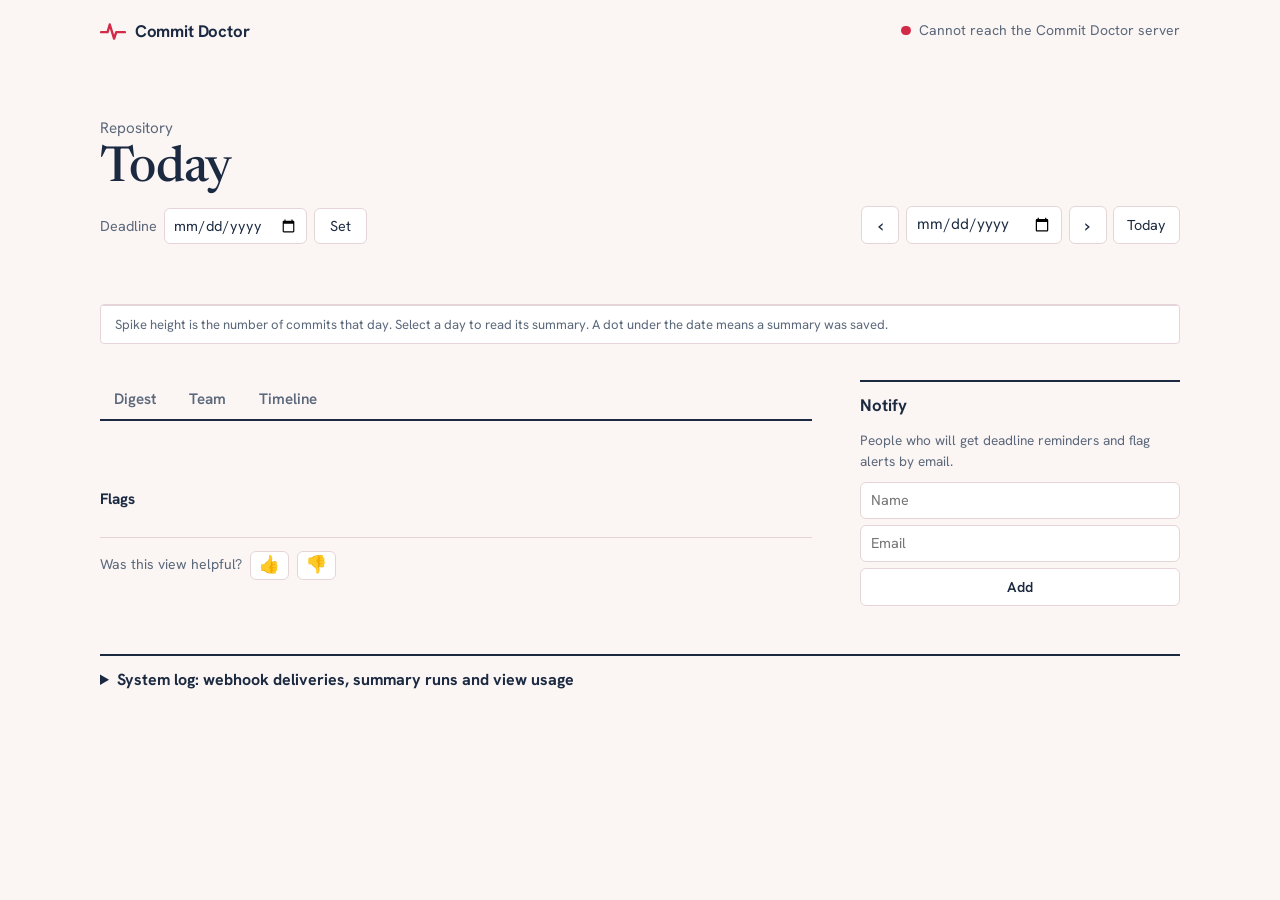
==== commit 0c6e0417: "Dashboard: one-repository connect flow and Digest/Team/Timeline views - Replace the separate 'Track " ====
--- a/public/index.html
+++ b/public/index.html
@@ -23,44 +23,83 @@
   </header>
 
   <main>
+    <!-- The one repository Commit Doctor follows -->
+    <section class="repo-card" id="repo-card" aria-label="Repository">
+      <!-- Connected: a single status line -->
+      <div class="repo-connected" id="repo-connected" hidden>
+        <p class="repo-line" id="repo-line" role="status"></p>
+        <div class="repo-actions">
+          <button type="button" class="btn" id="repo-change-btn">Change repository</button>
+          <button type="button" class="text-btn" id="repo-disconnect-btn">Disconnect</button>
+        </div>
+        <details class="manual" id="manual-setup" hidden>
+          <summary>Set up the webhook on GitHub yourself</summary>
+          <p class="hint">Open <a id="manual-gh-link" href="#" target="_blank" rel="noopener">GitHub › Settings › Webhooks › Add webhook</a> and enter:</p>
+          <dl class="hook-fields">
+            <dt>Payload URL</dt><dd><code id="manual-url"></code> <button type="button" class="text-btn copy-btn" data-copy="manual-url">Copy</button></dd>
+            <dt>Content type</dt><dd><code>application/json</code></dd>
+            <dt>Secret</dt><dd><code id="manual-secret">…</code> <button type="button" class="text-btn copy-btn" data-copy="manual-secret">Copy</button></dd>
+            <dt>Events</dt><dd>Just the push event</dd>
+          </dl>
+          <p class="hint" id="manual-local-hint" hidden></p>
+        </details>
+      </div>
+
+      <!-- Not connected, or changing: two short steps -->
+      <form class="repo-form" id="repo-form" hidden novalidate>
+        <div id="repo-step1">
+          <h2 class="card-title">Connect your repository</h2>
+          <p class="hint">Commit Doctor follows one GitHub repository and summarizes its commits every day.</p>
+          <label class="field-label" for="repo-input">Repository</label>
+          <input type="text" id="repo-input" class="field" placeholder="owner/name or a GitHub link" autocomplete="off" spellcheck="false">
+          <fieldset class="choice">
+            <legend class="field-label">Is it private?</legend>
+            <label><input type="radio" name="repo-private" value="no" checked> No, it's public</label>
+            <label><input type="radio" name="repo-private" value="yes"> Yes, it's private</label>
+          </fieldset>
+          <div class="form-actions">
+            <button type="submit" class="btn btn-primary" id="repo-continue-btn">Continue</button>
+            <button type="button" class="text-btn" id="repo-cancel-btn" hidden>Cancel</button>
+          </div>
+        </div>
+
+        <div id="repo-step2" hidden>
+          <p class="step2-head">Connecting <strong id="step2-repo"></strong> <button type="button" class="text-btn" id="repo-back-btn">Back</button></p>
+          <p class="hint" id="method-explain"></p>
+          <ol class="token-steps" id="token-steps"></ol>
+          <label class="field-label" for="token-input">GitHub token</label>
+          <div class="field-row">
+            <input type="password" id="token-input" class="field" placeholder="Paste the token here" autocomplete="off" spellcheck="false">
+            <button type="submit" class="btn btn-primary" id="repo-connect-btn">Connect</button>
+          </div>
+          <details class="advanced" id="advanced">
+            <summary>Advanced</summary>
+            <fieldset class="choice">
+              <legend class="field-label">How should Commit Doctor get updates?</legend>
+              <label><input type="radio" name="repo-method" value="webhook"> Instantly: GitHub notifies this server on every push (webhook)</label>
+              <label><input type="radio" name="repo-method" value="poll"> Every few minutes: this server checks GitHub using a read-only token</label>
+            </fieldset>
+            <div id="adv-webhook">
+              <label class="field-label" for="payload-url">Address GitHub should send pushes to</label>
+              <input type="url" id="payload-url" class="field" placeholder="https://your-server.example/webhook/github">
+              <p class="hint" id="payload-hint" hidden></p>
+              <p class="hint">No token? <button type="button" class="text-btn" id="manual-connect-btn">Set up the webhook on GitHub myself</button></p>
+            </div>
+          </details>
+        </div>
+        <p class="form-error" id="repo-error" role="alert" hidden></p>
+      </form>
+    </section>
+
     <section class="note" id="summary" aria-labelledby="day-title">
       <div class="note-head">
         <div>
           <p class="repo" id="repo">Repository</p>
           <h1 id="day-title">Today</h1>
-          <div class="repo-track">
-            <input type="text" id="repo-input" placeholder="owner/name or GitHub URL" aria-label="GitHub repository to track via webhook (owner/name or GitHub URL)">
-            <button type="button" id="track-btn">Track via webhook</button>
-          </div>
-          <div class="hook-setup" id="hook-setup" hidden>
-            <p class="hook-status" id="hook-status" role="status"></p>
-            <div class="hook-steps" id="hook-steps">
-              <p class="hook-label">1. Public URL of this server</p>
-              <input type="url" id="hook-url-input" placeholder="https://your-host.example/webhook/github" aria-label="Payload URL GitHub should send pushes to">
-              <p class="track-hint" id="hook-url-hint" hidden></p>
-
-              <p class="hook-label">2a. Easiest: let Commit Doctor create the webhook</p>
-              <div class="repo-track">
-                <input type="password" id="hook-token-input" placeholder="GitHub token (used once, not saved)" aria-label="GitHub token with webhook permission" autocomplete="off">
-                <button type="button" id="hook-connect-btn">Create webhook on GitHub</button>
-              </div>
-              <p class="track-hint">Needs a token with webhook access:
-                <a id="hook-token-link" href="https://github.com/settings/tokens/new?scopes=admin:repo_hook&amp;description=Commit%20Doctor%20webhook" target="_blank" rel="noopener">make a classic token with <code>admin:repo_hook</code></a>,
-                or a fine-grained one with <em>Webhooks: read and write</em>.</p>
-
-              <p class="hook-label">2b. Or add it yourself on <a id="hook-gh-link" href="#" target="_blank" rel="noopener">GitHub &rsaquo; Add webhook</a> and paste:</p>
-              <dl class="hook-fields">
-                <dt>Payload URL</dt><dd><code id="hook-f-url">(fill in step 1)</code> <button type="button" class="text-btn copy-btn" data-copy="hook-f-url">Copy</button></dd>
-                <dt>Content type</dt><dd><code>application/json</code></dd>
-                <dt>Secret</dt><dd><code id="hook-f-secret">…</code> <button type="button" class="text-btn copy-btn" data-copy="hook-f-secret">Copy</button></dd>
-                <dt>Events</dt><dd>Just the push event</dd>
-              </dl>
-            </div>
-          </div>
-          <div class="repo-track">
-            <label for="deadline-input" class="sr-only">Project deadline</label>
-            <input type="date" id="deadline-input" aria-label="Project deadline">
-            <button type="button" id="deadline-btn">Set deadline</button>
+          <div class="deadline-row">
+            <label for="deadline-input" class="deadline-label">Deadline</label>
+            <input type="date" id="deadline-input">
+            <button type="button" class="btn" id="deadline-btn">Set</button>
             <button type="button" id="deadline-clear-btn" class="text-btn" hidden>Clear</button>
           </div>
           <p class="prediction" id="prediction" hidden></p>
@@ -72,20 +111,7 @@
           <button type="button" id="today" class="text-btn">Today</button>
         </div>
       </div>
-      <p class="headline" id="headline" aria-live="polite"></p>
       <p class="provenance"><span id="provenance"></span> <button type="button" id="save-btn" class="text-btn" hidden>Save summary now</button></p>
-    </section>
-
-    <section class="poll-repos" aria-labelledby="poll-title">
-      <h2 id="poll-title">Polled repos (public or private, via token)</h2>
-      <p class="muted">No public webhook needed. Commit Doctor checks these repos on a timer using a personal access token stored per repo.</p>
-      <div class="poll-add">
-        <input type="text" id="poll-repo-input" placeholder="owner/name" aria-label="Repository to poll (owner/name)">
-        <input type="password" id="poll-token-input" placeholder="Personal access token" aria-label="Personal access token" autocomplete="off">
-        <button type="button" id="poll-add-btn">Add</button>
-      </div>
-      <p class="track-hint" id="poll-hint" hidden></p>
-      <ul class="poll-list" id="poll-list"></ul>
     </section>
 
     <section class="trace" aria-labelledby="trace-title">
@@ -96,25 +122,38 @@
 
     <div class="cols">
       <div class="col-main">
-        <section aria-labelledby="who-title">
-          <h2 id="who-title">Who committed</h2>
-          <div id="who"></div>
+        <div class="view-tabs" role="tablist" aria-label="How to show this day">
+          <button type="button" role="tab" id="tab-digest" aria-controls="panel-digest" data-view="digest">Digest</button>
+          <button type="button" role="tab" id="tab-team" aria-controls="panel-team" data-view="team">Team</button>
+          <button type="button" role="tab" id="tab-timeline" aria-controls="panel-timeline" data-view="timeline">Timeline</button>
+        </div>
+
+        <section class="view-panel" id="panel-digest" role="tabpanel" aria-labelledby="tab-digest" tabindex="0">
+          <ul class="digest" id="digest"></ul>
+          <div class="tiles" id="tiles"></div>
+          <h3 class="panel-sub">Flags</h3>
+          <ul class="flag-list" id="flags"></ul>
         </section>
-        <section aria-labelledby="commits-title">
-          <h2 id="commits-title">Commits</h2>
-          <ol class="commit-list" id="commits"></ol>
+
+        <section class="view-panel" id="panel-team" role="tabpanel" aria-labelledby="tab-team" tabindex="0" hidden>
+          <div class="team" id="team"></div>
         </section>
+
+        <section class="view-panel" id="panel-timeline" role="tabpanel" aria-labelledby="tab-timeline" tabindex="0" hidden>
+          <div id="hours"></div>
+          <dl class="vitals vitals-row" id="vitals"></dl>
+          <div id="timeline"></div>
+        </section>
+
+        <div class="feedback" id="feedback">
+          <span id="feedback-q">Was this view helpful?</span>
+          <button type="button" class="fb-btn" data-value="1" aria-pressed="false" aria-label="Yes, helpful">👍</button>
+          <button type="button" class="fb-btn" data-value="0" aria-pressed="false" aria-label="No, not helpful">👎</button>
+          <span class="fb-thanks" id="fb-thanks" hidden>Thanks!</span>
+        </div>
       </div>
 
       <aside class="col-side">
-        <section aria-labelledby="vitals-title">
-          <h2 id="vitals-title">Vitals</h2>
-          <dl class="vitals" id="vitals"></dl>
-        </section>
-        <section aria-labelledby="flags-title">
-          <h2 id="flags-title">Flags</h2>
-          <ul class="flag-list" id="flags"></ul>
-        </section>
         <section aria-labelledby="subs-title">
           <h2 id="subs-title">Notify</h2>
           <p class="muted sub-note">People who will get deadline reminders and flag alerts by email.</p>
@@ -126,19 +165,26 @@
           </form>
           <p class="track-hint" id="sub-hint" hidden></p>
         </section>
-        <section aria-labelledby="hours-title">
-          <h2 id="hours-title">Hour by hour</h2>
-          <div id="hours"></div>
-        </section>
       </aside>
     </div>
 
     <details class="log" id="log">
-      <summary>System log: webhook deliveries and summary runs</summary>
+      <summary>System log: webhook deliveries, summary runs and view usage</summary>
       <div class="log-body" id="log-body"><p class="muted">Open to load.</p></div>
     </details>
   </main>
 
+  <dialog class="confirm" id="switch-dialog" aria-labelledby="switch-title">
+    <form method="dialog">
+      <h2 id="switch-title">Switch repository?</h2>
+      <p id="switch-text"></p>
+      <div class="form-actions">
+        <button value="cancel" class="btn">Cancel</button>
+        <button value="ok" class="btn btn-danger" id="switch-ok">Switch and clear</button>
+      </div>
+    </form>
+  </dialog>
+
   <script src="app.js"></script>
 </body>
-</html>+</html>
--- a/public/styles.css
+++ b/public/styles.css
@@ -31,6 +31,7 @@
 }
 
 *, *::before, *::after { box-sizing: border-box; }
+[hidden] { display: none !important; }
 html { -webkit-text-size-adjust: 100%; }
 body {
   margin: 0;
@@ -233,4 +234,130 @@
 }
 
 .lines .add { color: #1a7f4b; }
-.lines .del { color: #b42318; }+.lines .del { color: #b42318; }
+/* --- shared controls ------------------------------------------------------- */
+.btn {
+  font: inherit; font-size: .9rem; color: var(--ink); background: var(--surface);
+  border: 1px solid var(--rule); border-radius: 6px; height: 2.25rem; padding: 0 .95rem; cursor: pointer;
+}
+.btn:hover:not(:disabled) { border-color: var(--ink); }
+.btn:disabled { opacity: .5; cursor: not-allowed; }
+.btn-primary { background: var(--ink); color: var(--paper); border-color: var(--ink); font-weight: 600; }
+.btn-primary:hover:not(:disabled) { background: var(--teal); border-color: var(--teal); }
+.btn-danger { background: var(--signal); color: #fff; border-color: var(--signal); font-weight: 600; }
+.field {
+  font: inherit; font-size: .95rem; color: var(--ink); background: var(--surface);
+  border: 1px solid var(--rule); border-radius: 6px; height: 2.4rem; padding: 0 .7rem; width: 100%; min-width: 0;
+}
+.field:focus { border-color: var(--teal); }
+.field-label { display: block; font-size: .85rem; font-weight: 600; margin: .9rem 0 .3rem; }
+.hint { margin: .35rem 0 0; font-size: .88rem; color: var(--muted); max-width: 40rem; }
+.hint code, .token-steps code { overflow-wrap: anywhere; }
+.small { font-size: .85rem; }
+.choice { border: 0; padding: 0; margin: 0; }
+.choice label { display: flex; align-items: baseline; gap: .5rem; padding: .2rem 0; font-size: .92rem; cursor: pointer; }
+.form-actions { display: flex; align-items: center; gap: .8rem; margin-top: 1rem; }
+.field-row { display: flex; gap: .5rem; }
+.form-error { margin: .8rem 0 0; color: var(--signal); font-size: .9rem; font-weight: 600; }
+
+/* --- repository card ---------------------------------------------------------- */
+.repo-card { margin-top: .25rem; }
+.repo-connected {
+  display: flex; flex-wrap: wrap; align-items: center; justify-content: space-between; gap: .6rem 1rem;
+  padding: .7rem .9rem; background: var(--surface); border: 1px solid var(--rule); border-radius: 8px;
+}
+.repo-line { margin: 0; display: flex; align-items: baseline; gap: .55rem; font-size: .92rem; flex: 1 1 24rem; min-width: 0; }
+.repo-line .dot { position: relative; top: .05rem; }
+.repo-line[data-tone="ok"] .dot { background: var(--teal); }
+.repo-line[data-tone="bad"] .dot { background: var(--signal); }
+.repo-line[data-tone="wait"] .dot { animation: hook-pulse 1.2s ease-in-out infinite; }
+.repo-line a { color: inherit; text-decoration: none; }
+.repo-line a:hover { text-decoration: underline; }
+.repo-actions { display: flex; align-items: center; gap: .8rem; }
+.manual { flex-basis: 100%; border-top: 1px solid var(--rule); padding-top: .6rem; }
+.manual summary { cursor: pointer; font-size: .88rem; font-weight: 600; }
+.repo-form {
+  max-width: 40rem; padding: 1.1rem 1.2rem 1.2rem; background: var(--surface);
+  border: 1px solid var(--rule); border-radius: 8px;
+}
+.card-title { border: 0; padding: 0; margin: 0 0 .2rem; font: 600 1.35rem/1.2 var(--serif); }
+.step2-head { margin: 0; font-size: 1rem; }
+.token-steps { margin: .6rem 0 0; padding-left: 1.2rem; font-size: .9rem; display: grid; gap: .2rem; }
+.token-steps a { color: var(--teal); font-weight: 600; }
+.advanced { margin-top: 1rem; }
+.advanced summary { cursor: pointer; font-size: .88rem; color: var(--muted); }
+.advanced[open] summary { margin-bottom: .2rem; }
+.confirm { border: 1px solid var(--rule); border-radius: 10px; background: var(--surface); color: var(--ink); max-width: 30rem; padding: 1.2rem 1.3rem; }
+.confirm::backdrop { background: rgba(10, 18, 30, .45); }
+.confirm h2 { border: 0; padding: 0; font: 600 1.25rem var(--serif); }
+.confirm p { margin: 0; line-height: 1.5; }
+.confirm .form-actions { justify-content: flex-end; }
+
+/* --- day header extras ------------------------------------------------------------ */
+.deadline-row { display: flex; align-items: center; gap: .45rem; margin-top: .7rem; font-size: .9rem; }
+.deadline-label { color: var(--muted); }
+.deadline-row input {
+  font: inherit; font-size: .9rem; color: var(--ink); background: var(--surface);
+  border: 1px solid var(--rule); border-radius: 6px; height: 2.25rem; padding: 0 .5rem;
+}
+.prediction { display: flex; align-items: baseline; gap: .45rem; margin: .5rem 0 0; font-size: .9rem; max-width: 40rem; }
+.prediction .dot { position: relative; top: .05rem; }
+.prediction[data-status="on-pace"] .dot { background: var(--teal); }
+.prediction[data-status="at-risk"] .dot { background: #d9961a; }
+.prediction[data-status="behind"] .dot { background: var(--signal); }
+
+/* --- view tabs ------------------------------------------------------------------- */
+.view-tabs { display: flex; gap: .25rem; border-bottom: 2px solid var(--ink); margin-bottom: 1.2rem; }
+.view-tabs [role="tab"] {
+  font: 600 .95rem var(--sans); color: var(--muted); background: none; cursor: pointer;
+  border: 0; border-bottom: 3px solid transparent; margin-bottom: -2px; padding: .55rem .9rem;
+}
+.view-tabs [role="tab"]:hover { color: var(--ink); }
+.view-tabs [role="tab"][aria-selected="true"] { color: var(--ink); border-bottom-color: var(--signal); }
+.view-panel:focus-visible { outline-offset: 4px; }
+.panel-sub { font-size: .95rem; margin: 1.6rem 0 .6rem; }
+
+/* digest */
+.digest { list-style: none; margin: 0; padding: 0; display: grid; gap: .55rem; }
+.digest li { font: 400 clamp(1.1rem, 2vw, 1.3rem)/1.45 var(--serif); padding-left: 1rem; border-left: 3px solid var(--rule); }
+.digest li[data-tone="bad"] { border-left-color: var(--signal); }
+.digest li[data-tone="ok"] { border-left-color: var(--teal); }
+.tiles { display: grid; grid-template-columns: repeat(4, minmax(0, 1fr)); gap: .6rem; margin-top: 1.4rem; }
+@media (max-width: 560px) { .tiles { grid-template-columns: repeat(2, minmax(0, 1fr)); } }
+.tile { background: var(--surface); border: 1px solid var(--rule); border-radius: 8px; padding: .7rem .8rem; display: flex; flex-direction: column; gap: .1rem; }
+.tile-v { font: 600 1.6rem/1.1 var(--sans); }
+.tile-k { color: var(--muted); font-size: .8rem; }
+.flag-list li.empty { border: 0; padding: 0; }
+
+/* team */
+.team { display: grid; grid-template-columns: repeat(auto-fill, minmax(15rem, 1fr)); gap: .8rem; }
+.person { background: var(--surface); border: 1px solid var(--rule); border-radius: 8px; padding: .8rem .9rem; }
+.person-head { display: flex; align-items: flex-start; justify-content: space-between; gap: .5rem; }
+.person-head h3 { margin: 0; font-size: 1rem; overflow-wrap: anywhere; }
+.person-head h3 small { display: block; font-weight: 400; font-size: .8rem; color: var(--muted); }
+.badge { flex: none; font-size: .75rem; padding: .1rem .45rem; border-radius: 999px; border: 1px solid var(--rule); color: var(--muted); white-space: nowrap; }
+.badge[data-tone="ok"] { border-color: var(--teal); color: var(--teal); }
+.badge[data-tone="bad"] { border-color: var(--signal); color: var(--signal); font-weight: 600; }
+.person-stats { display: grid; grid-template-columns: auto 1fr; align-items: baseline; gap: .1rem .5rem; margin-top: .6rem; }
+.person-big { font: 700 1.8rem/1 var(--sans); }
+.person-stats .muted { font-size: .85rem; }
+.person-stats .bar { grid-column: 1 / -1; margin-top: .4rem; }
+.person-meta { margin: .5rem 0 0; font-size: .82rem; color: var(--muted); }
+.lines .del { color: var(--signal); }
+
+/* timeline */
+.vitals-row { display: flex; flex-wrap: wrap; gap: .4rem 1.6rem; margin: 1rem 0 .4rem; }
+.vitals-row div { display: block; padding: 0; }
+.vitals-row dt { font-size: .8rem; }
+.vitals-row dd { text-align: left; }
+.period { font-size: .95rem; margin: 1.4rem 0 .3rem; }
+.period .muted { font-weight: 400; font-size: .85rem; }
+
+/* feedback */
+.feedback { display: flex; align-items: center; gap: .5rem; margin-top: 1.6rem; padding-top: .8rem; border-top: 1px solid var(--rule); font-size: .88rem; color: var(--muted); }
+.fb-btn { font-size: 1.05rem; line-height: 1; background: var(--surface); border: 1px solid var(--rule); border-radius: 6px; padding: .3rem .5rem; cursor: pointer; }
+.fb-btn:hover { border-color: var(--ink); }
+.fb-btn[aria-pressed="true"] { border-color: var(--teal); background: var(--teal-soft); }
+.fb-thanks { color: var(--teal); font-weight: 600; }
+.col-side section + section { margin-top: 2.25rem; }
+.manual a, .hint a { color: var(--teal); }
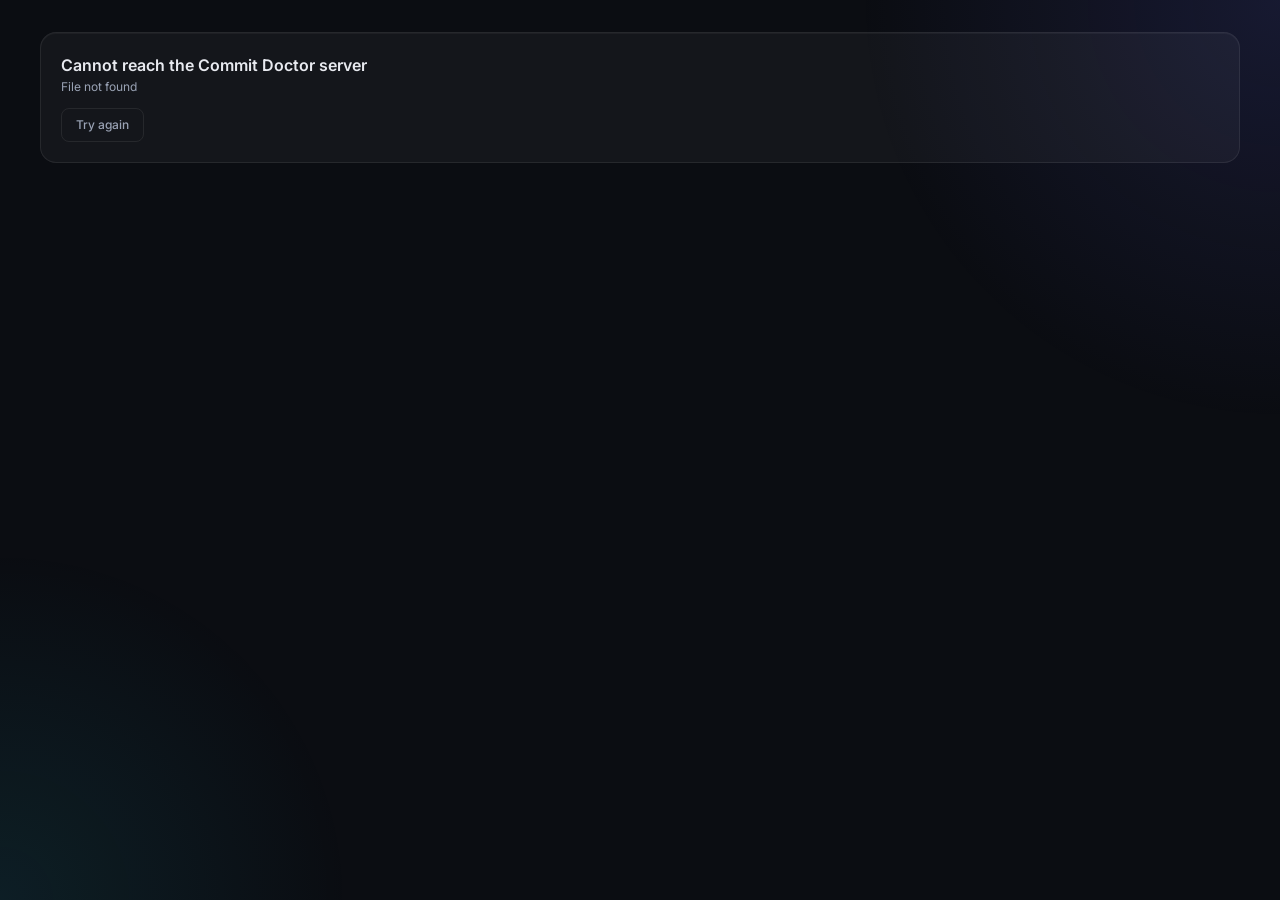
==== commit 93147100: "Apply the ComDoc UI: multi-page dashboard, restyled study, README Dashboard, Repositories, Commits (" ====
--- a/public/index.html
+++ b/public/index.html
@@ -1,190 +1,19 @@
 <!doctype html>
 <html lang="en">
 <head>
-  <meta charset="utf-8">
-  <meta name="viewport" content="width=device-width, initial-scale=1">
-  <meta name="color-scheme" content="light dark">
-  <title>Commit Doctor</title>
-  <link rel="icon" href="data:image/svg+xml,%3Csvg xmlns='http://www.w3.org/2000/svg' viewBox='0 0 24 24'%3E%3Cpath d='M1 13h6l2-7 4 13 2-6h8' fill='none' stroke='%23d22b47' stroke-width='2.4' stroke-linecap='round' stroke-linejoin='round'/%3E%3C/svg%3E">
-  <link rel="preconnect" href="https://fonts.googleapis.com">
-  <link rel="preconnect" href="https://fonts.gstatic.com" crossorigin>
-  <link href="https://fonts.googleapis.com/css2?family=Hanken+Grotesk:wght@400;500;600;700&family=Newsreader:ital,opsz,wght@0,6..72,400;0,6..72,500;0,6..72,600;1,6..72,400&display=swap" rel="stylesheet">
-  <link rel="stylesheet" href="styles.css">
+<meta charset="utf-8">
+<meta name="viewport" content="width=device-width, initial-scale=1">
+<title>Dashboard · Commit Doctor</title>
+<link rel="icon" href="data:image/svg+xml,%3Csvg xmlns='http://www.w3.org/2000/svg' viewBox='0 0 24 24'%3E%3Cpath d='M22 12h-4l-3 9L9 3l-3 9H2' fill='none' stroke='%236366F1' stroke-width='2.4' stroke-linecap='round' stroke-linejoin='round'/%3E%3C/svg%3E">
+<link rel="preconnect" href="https://fonts.googleapis.com">
+<link rel="preconnect" href="https://fonts.gstatic.com" crossorigin>
+<link href="https://fonts.googleapis.com/css2?family=Inter:wght@400;500;600&family=JetBrains+Mono&display=swap" rel="stylesheet">
+<link rel="stylesheet" href="css/styles.css">
 </head>
 <body>
-  <a class="skip" href="#summary">Skip to summary</a>
-
-  <header class="top">
-    <div class="brand">
-      <svg viewBox="0 0 24 24" width="26" height="26" aria-hidden="true"><path d="M1 13h6l2-7 4 13 2-6h8" fill="none" stroke="currentColor" stroke-width="2.2" stroke-linecap="round" stroke-linejoin="round"/></svg>
-      <span>Commit Doctor</span>
-    </div>
-    <p class="status" id="status" role="status"><span class="dot" aria-hidden="true"></span><span id="status-text">Connecting…</span></p>
-  </header>
-
-  <main>
-    <!-- The one repository Commit Doctor follows -->
-    <section class="repo-card" id="repo-card" aria-label="Repository">
-      <!-- Connected: a single status line -->
-      <div class="repo-connected" id="repo-connected" hidden>
-        <p class="repo-line" id="repo-line" role="status"></p>
-        <div class="repo-actions">
-          <button type="button" class="btn" id="repo-change-btn">Change repository</button>
-          <button type="button" class="text-btn" id="repo-disconnect-btn">Disconnect</button>
-        </div>
-        <details class="manual" id="manual-setup" hidden>
-          <summary>Set up the webhook on GitHub yourself</summary>
-          <p class="hint">Open <a id="manual-gh-link" href="#" target="_blank" rel="noopener">GitHub › Settings › Webhooks › Add webhook</a> and enter:</p>
-          <dl class="hook-fields">
-            <dt>Payload URL</dt><dd><code id="manual-url"></code> <button type="button" class="text-btn copy-btn" data-copy="manual-url">Copy</button></dd>
-            <dt>Content type</dt><dd><code>application/json</code></dd>
-            <dt>Secret</dt><dd><code id="manual-secret">…</code> <button type="button" class="text-btn copy-btn" data-copy="manual-secret">Copy</button></dd>
-            <dt>Events</dt><dd>Just the push event</dd>
-          </dl>
-          <p class="hint" id="manual-local-hint" hidden></p>
-        </details>
-      </div>
-
-      <!-- Not connected, or changing: two short steps -->
-      <form class="repo-form" id="repo-form" hidden novalidate>
-        <div id="repo-step1">
-          <h2 class="card-title">Connect your repository</h2>
-          <p class="hint">Commit Doctor follows one GitHub repository and summarizes its commits every day.</p>
-          <label class="field-label" for="repo-input">Repository</label>
-          <input type="text" id="repo-input" class="field" placeholder="owner/name or a GitHub link" autocomplete="off" spellcheck="false">
-          <fieldset class="choice">
-            <legend class="field-label">Is it private?</legend>
-            <label><input type="radio" name="repo-private" value="no" checked> No, it's public</label>
-            <label><input type="radio" name="repo-private" value="yes"> Yes, it's private</label>
-          </fieldset>
-          <div class="form-actions">
-            <button type="submit" class="btn btn-primary" id="repo-continue-btn">Continue</button>
-            <button type="button" class="text-btn" id="repo-cancel-btn" hidden>Cancel</button>
-          </div>
-        </div>
-
-        <div id="repo-step2" hidden>
-          <p class="step2-head">Connecting <strong id="step2-repo"></strong> <button type="button" class="text-btn" id="repo-back-btn">Back</button></p>
-          <p class="hint" id="method-explain"></p>
-          <ol class="token-steps" id="token-steps"></ol>
-          <label class="field-label" for="token-input">GitHub token</label>
-          <div class="field-row">
-            <input type="password" id="token-input" class="field" placeholder="Paste the token here" autocomplete="off" spellcheck="false">
-            <button type="submit" class="btn btn-primary" id="repo-connect-btn">Connect</button>
-          </div>
-          <details class="advanced" id="advanced">
-            <summary>Advanced</summary>
-            <fieldset class="choice">
-              <legend class="field-label">How should Commit Doctor get updates?</legend>
-              <label><input type="radio" name="repo-method" value="webhook"> Instantly: GitHub notifies this server on every push (webhook)</label>
-              <label><input type="radio" name="repo-method" value="poll"> Every few minutes: this server checks GitHub using a read-only token</label>
-            </fieldset>
-            <div id="adv-webhook">
-              <label class="field-label" for="payload-url">Address GitHub should send pushes to</label>
-              <input type="url" id="payload-url" class="field" placeholder="https://your-server.example/webhook/github">
-              <p class="hint" id="payload-hint" hidden></p>
-              <p class="hint">No token? <button type="button" class="text-btn" id="manual-connect-btn">Set up the webhook on GitHub myself</button></p>
-            </div>
-          </details>
-        </div>
-        <p class="form-error" id="repo-error" role="alert" hidden></p>
-      </form>
-    </section>
-
-    <section class="note" id="summary" aria-labelledby="day-title">
-      <div class="note-head">
-        <div>
-          <p class="repo" id="repo">Repository</p>
-          <h1 id="day-title">Today</h1>
-          <div class="deadline-row">
-            <label for="deadline-input" class="deadline-label">Deadline</label>
-            <input type="date" id="deadline-input">
-            <button type="button" class="btn" id="deadline-btn">Set</button>
-            <button type="button" id="deadline-clear-btn" class="text-btn" hidden>Clear</button>
-          </div>
-          <p class="prediction" id="prediction" hidden></p>
-        </div>
-        <div class="daynav" role="group" aria-label="Choose a day">
-          <button type="button" id="prev" aria-label="Previous day">‹</button>
-          <input type="date" id="date-input" aria-label="Day">
-          <button type="button" id="next" aria-label="Next day">›</button>
-          <button type="button" id="today" class="text-btn">Today</button>
-        </div>
-      </div>
-      <p class="provenance"><span id="provenance"></span> <button type="button" id="save-btn" class="text-btn" hidden>Save summary now</button></p>
-    </section>
-
-    <section class="trace" aria-labelledby="trace-title">
-      <h2 id="trace-title" class="sr-only">Commits per day, last 14 days</h2>
-      <div id="trace"></div>
-      <p class="trace-key">Spike height is the number of commits that day. Select a day to read its summary. A dot under the date means a summary was saved.</p>
-    </section>
-
-    <div class="cols">
-      <div class="col-main">
-        <div class="view-tabs" role="tablist" aria-label="How to show this day">
-          <button type="button" role="tab" id="tab-digest" aria-controls="panel-digest" data-view="digest">Digest</button>
-          <button type="button" role="tab" id="tab-team" aria-controls="panel-team" data-view="team">Team</button>
-          <button type="button" role="tab" id="tab-timeline" aria-controls="panel-timeline" data-view="timeline">Timeline</button>
-        </div>
-
-        <section class="view-panel" id="panel-digest" role="tabpanel" aria-labelledby="tab-digest" tabindex="0">
-          <ul class="digest" id="digest"></ul>
-          <div class="tiles" id="tiles"></div>
-          <h3 class="panel-sub">Flags</h3>
-          <ul class="flag-list" id="flags"></ul>
-        </section>
-
-        <section class="view-panel" id="panel-team" role="tabpanel" aria-labelledby="tab-team" tabindex="0" hidden>
-          <div class="team" id="team"></div>
-        </section>
-
-        <section class="view-panel" id="panel-timeline" role="tabpanel" aria-labelledby="tab-timeline" tabindex="0" hidden>
-          <div id="hours"></div>
-          <dl class="vitals vitals-row" id="vitals"></dl>
-          <div id="timeline"></div>
-        </section>
-
-        <div class="feedback" id="feedback">
-          <span id="feedback-q">Was this view helpful?</span>
-          <button type="button" class="fb-btn" data-value="1" aria-pressed="false" aria-label="Yes, helpful">👍</button>
-          <button type="button" class="fb-btn" data-value="0" aria-pressed="false" aria-label="No, not helpful">👎</button>
-          <span class="fb-thanks" id="fb-thanks" hidden>Thanks!</span>
-        </div>
-      </div>
-
-      <aside class="col-side">
-        <section aria-labelledby="subs-title">
-          <h2 id="subs-title">Notify</h2>
-          <p class="muted sub-note">People who will get deadline reminders and flag alerts by email.</p>
-          <ul class="sub-list" id="sub-list"></ul>
-          <form class="sub-add" id="sub-form">
-            <input type="text" id="sub-name" placeholder="Name" aria-label="Subscriber name" autocomplete="off">
-            <input type="email" id="sub-email" placeholder="Email" aria-label="Subscriber email" autocomplete="off">
-            <button type="submit" id="sub-add-btn">Add</button>
-          </form>
-          <p class="track-hint" id="sub-hint" hidden></p>
-        </section>
-      </aside>
-    </div>
-
-    <details class="log" id="log">
-      <summary>System log: webhook deliveries, summary runs and view usage</summary>
-      <div class="log-body" id="log-body"><p class="muted">Open to load.</p></div>
-    </details>
-  </main>
-
-  <dialog class="confirm" id="switch-dialog" aria-labelledby="switch-title">
-    <form method="dialog">
-      <h2 id="switch-title">Switch repository?</h2>
-      <p id="switch-text"></p>
-      <div class="form-actions">
-        <button value="cancel" class="btn">Cancel</button>
-        <button value="ok" class="btn btn-danger" id="switch-ok">Switch and clear</button>
-      </div>
-    </form>
-  </dialog>
-
-  <script src="app.js"></script>
+<div id="root"><main class="content"><p class="empty">Loading…</p></main></div>
+<script src="js/api.js"></script>
+<script src="js/core.js"></script>
+<script src="js/dashboard.js"></script>
 </body>
 </html>
--- a/public/css/styles.css
+++ b/public/css/styles.css
@@ -0,0 +1,393 @@
+/* Commit Doctor (ComDoc). Dark mode by default.
+   Tokens mirror the Figma file. --fog is lightened slightly from the Figma value (#5F6980)
+   so small muted text reaches WCAG AA contrast. */
+:root {
+  --void: #0B0D12; --graphite: #11141B; --slate: #161A23;
+  --frost: rgba(255,255,255,.04); --hair: rgba(255,255,255,.08);
+  --snow: #E8EAF0; --mist: #9AA3B5; --fog: #7B869B;
+  --indigo: #6366F1; --cyan: #22D3EE; --violet: #A855F7; --violet-text: #C084FC;
+  --sky: #60A5FA; --amber: #F59E0B; --coral: #F87171; --mint: #34D399;
+  --aurora: linear-gradient(135deg, #6366F1, #A855F7, #22D3EE);
+  --mono: 'JetBrains Mono', ui-monospace, SFMono-Regular, Menlo, Consolas, monospace;
+}
+* { box-sizing: border-box; margin: 0; }
+html { color-scheme: dark; }
+body {
+  font: 14px/1.5 Inter, system-ui, -apple-system, 'Segoe UI', Roboto, sans-serif;
+  background: var(--void); color: var(--snow); min-height: 100vh; -webkit-font-smoothing: antialiased;
+}
+body::before {
+  content: ""; position: fixed; inset: 0; z-index: -1; pointer-events: none;
+  background:
+    radial-gradient(600px 600px at 100% 0, rgba(99,102,241,.14), transparent 70%),
+    radial-gradient(500px 500px at 0 100%, rgba(34,211,238,.09), transparent 70%);
+}
+a { color: inherit; text-decoration: none; }
+button, input, select { font: inherit; color: inherit; }
+button { background: none; border: 0; cursor: pointer; }
+:focus-visible { outline: 2px solid var(--cyan); outline-offset: 2px; }
+[hidden] { display: none !important; }
+.visually-hidden { position: absolute; width: 1px; height: 1px; overflow: hidden; clip: rect(0 0 0 0); white-space: nowrap; }
+.ic { flex: none; }
+code, .mono { font-family: var(--mono); }
+
+/* ---------- App shell ---------- */
+.app { display: grid; grid-template-columns: 240px minmax(0, 1fr); min-height: 100vh; }
+.sidebar {
+  position: sticky; top: 0; height: 100vh; display: flex; flex-direction: column; gap: 4px;
+  padding: 20px 12px; background: var(--graphite); border-right: 1px solid var(--hair);
+}
+.logo { display: flex; align-items: center; gap: 10px; padding: 0 8px 20px; font-size: 18px; font-weight: 600; }
+.logo-tile { width: 32px; height: 32px; border-radius: 10px; background: linear-gradient(135deg, var(--indigo), var(--violet)); display: grid; place-items: center; color: #fff; }
+.nav-item { display: flex; align-items: center; gap: 12px; padding: 10px 12px; border-radius: 10px; color: var(--mist); font-weight: 500; }
+.nav-item:hover { background: rgba(255,255,255,.04); color: var(--snow); }
+.nav-item[aria-current="page"] { background: rgba(99,102,241,.14); color: var(--snow); box-shadow: inset 3px 0 0 var(--indigo); }
+.nav-item[aria-current="page"] .ic { color: var(--indigo); }
+.nav-item.is-disabled { opacity: .5; cursor: not-allowed; }
+.nav-item.is-disabled:hover { background: none; color: var(--mist); }
+.nav-item .badge, .nav-item .soon { margin-left: auto; }
+.soon { font-size: 10px; letter-spacing: .06em; text-transform: uppercase; color: var(--fog); }
+.sidebar-foot { margin-top: auto; display: grid; gap: 12px; }
+.account { display: flex; align-items: center; gap: 10px; padding: 4px; }
+.account small { display: block; color: var(--fog); font-size: 11px; }
+.main { min-width: 0; }
+.topbar {
+  position: sticky; top: 0; z-index: 20; display: flex; align-items: center; gap: 12px; height: 64px; padding: 0 24px;
+  background: rgba(17,20,27,.6); backdrop-filter: blur(16px); -webkit-backdrop-filter: blur(16px); border-bottom: 1px solid var(--hair);
+}
+.select-wrap { position: relative; display: flex; align-items: center; background: var(--slate); border: 1px solid var(--hair); border-radius: 10px; color: var(--mist); }
+.select-wrap .ic { position: absolute; left: 10px; pointer-events: none; }
+.select-wrap select { appearance: none; background: none; border: 0; padding: 8px 12px 8px 34px; font-weight: 500; color: var(--snow); border-radius: 10px; cursor: pointer; }
+.select-wrap select option { background: var(--slate); }
+.search { display: flex; align-items: center; gap: 8px; width: 360px; max-width: 100%; height: 38px; padding: 0 12px; background: var(--frost); border: 1px solid var(--hair); border-radius: 10px; color: var(--fog); }
+.search input { flex: 1; min-width: 0; background: none; border: 0; outline: 0; color: var(--snow); }
+.search input::placeholder { color: var(--fog); }
+.search:focus-within { border-color: var(--indigo); }
+.kbd { font: 11px var(--mono); padding: 1px 6px; border-radius: 6px; background: rgba(154,163,181,.14); color: var(--mist); }
+.spacer { flex: 1; }
+.icon-btn { position: relative; width: 38px; height: 38px; display: grid; place-items: center; border-radius: 10px; color: var(--mist); }
+.icon-btn:hover { background: rgba(255,255,255,.05); color: var(--snow); }
+.dot-unread { position: absolute; top: 8px; right: 9px; width: 8px; height: 8px; border-radius: 50%; background: var(--coral); box-shadow: 0 0 0 2px var(--graphite); }
+.content { max-width: 1264px; margin: 0 auto; padding: 32px; display: grid; gap: 24px; }
+.page-head { display: flex; align-items: flex-end; justify-content: space-between; gap: 16px; flex-wrap: wrap; }
+.page-head h1 { font-size: 28px; line-height: 1.2; font-weight: 600; }
+.page-head p { color: var(--mist); margin-top: 4px; }
+.crumbs { display: flex; align-items: center; gap: 6px; color: var(--mist); font-size: 13px; }
+.crumbs a:hover { color: var(--snow); }
+.seg { display: inline-flex; padding: 3px; border: 1px solid var(--hair); border-radius: 10px; background: var(--frost); }
+.seg button { padding: 6px 14px; border-radius: 8px; font-size: 12px; font-weight: 500; color: var(--mist); }
+.seg button[aria-pressed="true"] { background: rgba(99,102,241,.25); color: var(--snow); }
+
+/* ---------- Primitives ---------- */
+.card { background: var(--frost); border: 1px solid var(--hair); border-radius: 16px; padding: 20px; box-shadow: inset 0 1px 0 rgba(255,255,255,.04); min-width: 0; }
+.card.solid { background: var(--slate); }
+.glass { backdrop-filter: blur(16px); -webkit-backdrop-filter: blur(16px); }
+.card h2 { font-size: 16px; font-weight: 600; }
+.card-head { display: flex; align-items: center; justify-content: space-between; gap: 12px; flex-wrap: wrap; margin-bottom: 12px; }
+.sub { color: var(--mist); font-size: 12px; }
+.note { font-size: 11px; color: var(--fog); }
+.pill { display: inline-flex; align-items: center; padding: 2px 10px; border-radius: 999px; font-size: 11px; font-weight: 500; white-space: nowrap;
+  background: color-mix(in srgb, var(--c, var(--mist)) 14%, transparent); color: var(--c, var(--mist)); }
+.pill.mono { font-family: var(--mono); }
+.avatar { width: var(--s, 28px); height: var(--s, 28px); border-radius: 50%; background: var(--c); color: var(--ink, #0B0D12);
+  display: inline-grid; place-items: center; font-size: calc(var(--s, 28px) * .4); font-weight: 600; flex: none; }
+.stack { display: flex; }
+.stack .avatar + .avatar { margin-left: -6px; }
+.stack .avatar { box-shadow: 0 0 0 2px var(--void); }
+.tile { width: 32px; height: 32px; border-radius: 50%; display: grid; place-items: center; flex: none;
+  background: color-mix(in srgb, var(--c) 14%, transparent); color: var(--c); }
+.btn { padding: 7px 14px; border: 1px solid var(--hair); border-radius: 8px; font-size: 12px; font-weight: 500; color: var(--mist); display: inline-flex; align-items: center; gap: 6px; }
+.btn:hover { background: rgba(255,255,255,.05); color: var(--snow); }
+.btn-primary { background: var(--indigo); border-color: transparent; color: #fff; }
+.btn-primary:hover { background: #5558e6; color: #fff; }
+.link { color: #8B8EF7; font-weight: 500; font-size: 13px; }
+.link:hover { text-decoration: underline; }
+.add { color: var(--sky); }
+.del { color: var(--violet-text); }
+.cols { display: grid; gap: 16px; align-items: start; }
+.cols-feed { grid-template-columns: minmax(0, 1fr) 360px; }
+.cols-wide { grid-template-columns: minmax(0, 1fr) 440px; }
+.cols-commit { grid-template-columns: minmax(0, 1fr) 420px; }
+.cols-2 { grid-template-columns: 1fr 1fr; }
+.cols-stretch { align-items: stretch; }
+
+/* ---------- Repo rail + stats ---------- */
+.rail { display: grid; grid-template-columns: repeat(auto-fit, minmax(240px, 1fr)); gap: 16px; }
+.repo { display: grid; gap: 6px; padding: 16px; }
+.repo-top { display: flex; justify-content: space-between; align-items: center; }
+.repo-top strong { font-size: 16px; font-weight: 600; }
+.repo-lang { display: flex; align-items: center; gap: 6px; color: var(--mist); font-size: 12px; }
+.repo-lang i { width: 8px; height: 8px; border-radius: 50%; background: var(--c); }
+.status-dot { width: 10px; height: 10px; border-radius: 50%; background: var(--mint); box-shadow: 0 0 8px rgba(52,211,153,.6); }
+.status-dot.warn { background: var(--amber); box-shadow: 0 0 8px rgba(245,158,11,.6); }
+.repo-add { border: 1px dashed rgba(255,255,255,.22); border-radius: 16px; display: grid; place-items: center; align-content: center; gap: 6px; color: var(--mist); font-weight: 500; min-height: 96px; }
+.repo-add:hover { background: var(--frost); color: var(--snow); }
+.stats { display: grid; grid-template-columns: repeat(4, minmax(0, 1fr)); gap: 16px; }
+.stat-label { font-size: 11px; letter-spacing: .06em; text-transform: uppercase; color: var(--mist); font-weight: 500; }
+.stat-row { display: flex; justify-content: space-between; align-items: center; gap: 8px; margin: 8px 0; }
+.stat-value { font-size: 24px; font-weight: 600; line-height: 1.2; }
+
+/* ---------- AI summary ---------- */
+.ai { position: relative; padding: 24px; border-radius: 16px; background: linear-gradient(rgba(99,102,241,.1), rgba(99,102,241,.06)), rgba(11,13,18,.6); }
+.ai::before { content: ""; position: absolute; inset: 0; padding: 1px; border-radius: inherit; background: var(--aurora); pointer-events: none;
+  -webkit-mask: linear-gradient(#000 0 0) content-box, linear-gradient(#000 0 0); -webkit-mask-composite: xor; mask-composite: exclude; }
+.ai-title { display: flex; gap: 8px; align-items: center; flex-wrap: wrap; }
+.ai-title h2 { font-size: 16px; }
+.ai-icon { color: var(--violet); }
+.ai p { font-size: 15px; line-height: 24px; margin: 12px 0; }
+.ai p.lead { font-size: 20px; line-height: 28px; font-weight: 600; }
+.ai p.note, .ai p.hint { font-size: 12px; line-height: 1.6; margin: 8px 0 0; }
+.ai-foot { display: flex; gap: 8px; align-items: center; flex-wrap: wrap; }
+
+/* ---------- Feed / notifications / files / people ---------- */
+.day { font-size: 11px; letter-spacing: .08em; text-transform: uppercase; color: var(--fog); margin: 14px 8px 0; }
+.feed-item { display: flex; gap: 12px; padding: 14px 8px; border-radius: 12px; align-items: flex-start; }
+.feed-item:hover { background: rgba(255,255,255,.03); }
+.node { width: 10px; height: 10px; border-radius: 50%; background: var(--c); margin-top: 8px; flex: none; }
+.fi-body { display: grid; gap: 4px; min-width: 0; flex: 1; }
+.fi-body strong { font-weight: 600; }
+.raw { font: 12px var(--mono); color: var(--fog); overflow: hidden; text-overflow: ellipsis; white-space: nowrap; }
+.meta { display: flex; gap: 10px; align-items: center; flex-wrap: wrap; font-size: 12px; color: var(--mist); }
+.fi-go { opacity: 0; align-self: center; color: var(--mist); transition: opacity .15s; }
+.feed-item:hover .fi-go, .feed-item:focus-visible .fi-go { opacity: 1; }
+.notif { display: flex; gap: 12px; align-items: center; padding: 10px 0; }
+.notif b { font-weight: 500; display: block; }
+.notif small { color: var(--mist); font-size: 12px; }
+.notif .time { margin-left: auto; color: var(--fog); font-size: 12px; white-space: nowrap; }
+.notif .unread-dot { width: 8px; height: 8px; border-radius: 50%; background: var(--indigo); flex: none; }
+.notif-list.roomy .notif { padding: 14px 0; border-top: 1px solid var(--hair); }
+.file-row { display: grid; grid-template-columns: minmax(120px, 200px) minmax(0, 1fr) 28px; gap: 12px; align-items: center; padding: 6px 0; }
+.file-row code { font-size: 13px; overflow: hidden; text-overflow: ellipsis; white-space: nowrap; }
+.track { height: 6px; border-radius: 3px; background: rgba(255,255,255,.06); overflow: hidden; }
+.track i { display: block; height: 100%; width: var(--w); border-radius: 3px; background: linear-gradient(90deg, var(--indigo), var(--cyan)); }
+.count { font-size: 12px; color: var(--mist); text-align: right; }
+.person { display: flex; align-items: center; gap: 10px; padding: 6px 0; }
+.person .areas { margin-left: auto; display: flex; gap: 6px; flex-wrap: wrap; justify-content: flex-end; }
+
+/* ---------- Tabs, chips ---------- */
+.tabs { display: flex; gap: 6px; flex-wrap: wrap; }
+.tabs.pills button { padding: 6px 14px; border-radius: 8px; color: var(--mist); font-weight: 500; font-size: 13px; }
+.tabs.pills button[aria-selected="true"] { background: rgba(99,102,241,.25); color: var(--snow); }
+.tabs.underline { gap: 24px; border-bottom: 1px solid var(--hair); }
+.tabs.underline button { padding: 0 2px 10px; margin-bottom: -1px; color: var(--mist); font-weight: 500; border-bottom: 2px solid transparent; }
+.tabs.underline button[aria-selected="true"] { color: var(--snow); border-color: var(--indigo); }
+.chips { display: flex; gap: 8px; flex-wrap: wrap; }
+.chip { padding: 5px 12px; border-radius: 999px; font-size: 12px; font-weight: 500; background: rgba(154,163,181,.12); color: var(--mist); }
+.chip[aria-pressed="true"] { background: rgba(99,102,241,.22); color: var(--snow); }
+
+/* ---------- Repository + commit details ---------- */
+.info-row { display: flex; gap: 10px; align-items: center; flex-wrap: wrap; margin: 12px 0; color: var(--mist); font-size: 12px; }
+.langbar { display: flex; height: 6px; border-radius: 3px; overflow: hidden; margin: 12px 0 6px; }
+.langbar i { flex: var(--p); background: var(--c); }
+.chart { width: 100%; height: auto; display: block; }
+.legend { display: flex; gap: 14px; font-size: 11px; color: var(--mist); margin-top: 4px; }
+.legend i { display: inline-block; width: 8px; height: 8px; border-radius: 2px; margin-right: 6px; background: var(--c); }
+.treemap { display: grid; grid-template-columns: repeat(6, 1fr); grid-auto-rows: 44px; gap: 4px; }
+.tm { grid-column: span var(--cs); grid-row: span var(--rs); padding: 10px; border-radius: 8px; display: flex; flex-direction: column; gap: 2px; overflow: hidden;
+  background: color-mix(in srgb, var(--c) 22%, transparent); border: 1px solid color-mix(in srgb, var(--c) 40%, transparent); }
+.tm b { font-size: 12px; font-weight: 500; }
+.tm span { font-size: 11px; color: var(--mist); white-space: nowrap; overflow: hidden; text-overflow: ellipsis; }
+.codeblock { font: 13px/1.6 var(--mono); color: var(--mist); background: var(--void); border: 1px solid var(--hair); border-radius: 10px; padding: 16px; white-space: pre-wrap; overflow-wrap: anywhere; position: relative; }
+.big { font-size: 24px; font-weight: 600; line-height: 1.2; }
+.split { display: flex; height: 10px; border-radius: 6px; overflow: hidden; background: rgba(255,255,255,.06); }
+.split i { flex: var(--p); background: var(--c); }
+.table-wrap { overflow-x: auto; }
+.table { width: 100%; border-collapse: collapse; min-width: 560px; }
+.table th { font-size: 11px; letter-spacing: .06em; text-transform: uppercase; color: var(--fog); text-align: left; font-weight: 500; padding: 8px; }
+.table td { padding: 10px 8px; border-top: 1px solid var(--hair); vertical-align: middle; font-size: 13px; }
+.table code { font-size: 13px; }
+.digest ul { list-style: none; display: grid; gap: 6px; margin: 8px 0 12px; padding: 0; color: var(--mist); }
+.digest li::before { content: "•"; margin-right: 8px; color: var(--fog); }
+.digest p { line-height: 22px; }
+.stack-col { display: grid; gap: 16px; }
+.empty { color: var(--mist); padding: 24px 0; text-align: center; }
+.footnote { text-align: center; color: var(--fog); font-size: 12px; padding: 8px 0 0; }
+
+/* ---------- Toast + dialog ---------- */
+.toast { position: fixed; left: 50%; bottom: 24px; transform: translateX(-50%); background: var(--slate); border: 1px solid var(--hair); padding: 10px 16px; border-radius: 10px; font-size: 13px; box-shadow: 0 8px 30px rgba(0,0,0,.5); z-index: 100; max-width: calc(100% - 32px); }
+dialog { background: var(--slate); color: var(--snow); border: 1px solid var(--hair); border-radius: 16px; padding: 24px; max-width: 420px; width: calc(100% - 32px); margin: auto; }
+dialog::backdrop { background: rgba(0,0,0,.6); backdrop-filter: blur(4px); }
+dialog h2 { font-size: 18px; margin-bottom: 4px; }
+.field { display: grid; gap: 6px; margin: 14px 0; }
+.field label { font-size: 12px; color: var(--mist); }
+.field input { background: var(--void); border: 1px solid var(--hair); border-radius: 10px; padding: 9px 12px; }
+.field input:focus { outline: 2px solid var(--indigo); border-color: transparent; }
+.dialog-actions { display: flex; justify-content: flex-end; gap: 8px; margin-top: 8px; }
+
+/* ---------- Commit Doctor additions (forms, day picker, views, study) ---------- */
+.btn:disabled, .btn[aria-disabled="true"] { opacity: .5; cursor: not-allowed; }
+.btn-danger { color: var(--coral); border-color: color-mix(in srgb, var(--coral) 40%, transparent); }
+.btn-danger:hover { background: color-mix(in srgb, var(--coral) 12%, transparent); color: var(--coral); }
+.text-btn { color: #8B8EF7; font-weight: 500; font-size: 12px; padding: 0; }
+.text-btn:hover { text-decoration: underline; }
+.text-btn:disabled { color: var(--fog); text-decoration: none; cursor: default; }
+.field select, .field textarea, .input { background: var(--void); border: 1px solid var(--hair); border-radius: 10px; padding: 9px 12px; color: var(--snow); width: 100%; }
+.field textarea { resize: vertical; }
+.input:focus, .field select:focus, .field textarea:focus { outline: 2px solid var(--indigo); border-color: transparent; }
+.field-row { display: flex; gap: 8px; align-items: center; flex-wrap: wrap; }
+.field-row .input { flex: 1; min-width: 160px; width: auto; }
+.choice { border: 0; padding: 0; margin: 14px 0; display: grid; gap: 8px; }
+.choice legend { font-size: 12px; color: var(--mist); margin-bottom: 6px; }
+.choice label { display: flex; gap: 8px; align-items: flex-start; font-size: 13px; cursor: pointer; }
+.choice input { margin-top: 3px; accent-color: var(--indigo); }
+.hint { color: var(--mist); font-size: 12px; line-height: 1.6; }
+.hint code, .note code, p code, li code, dd code { font-size: 12px; background: rgba(255,255,255,.06); padding: 1px 5px; border-radius: 4px; overflow-wrap: anywhere; }
+.form-error { color: var(--coral); font-size: 12px; margin-top: 8px; }
+.steps { padding-left: 20px; display: grid; gap: 4px; color: var(--mist); font-size: 13px; margin: 8px 0; }
+.steps a, .hint a, .note a, .lead a { color: #8B8EF7; }
+details.disclosure > summary { cursor: pointer; color: var(--mist); font-size: 13px; font-weight: 500; padding: 4px 0; }
+details.disclosure[open] > summary { margin-bottom: 8px; }
+.kv { display: grid; grid-template-columns: max-content minmax(0, 1fr); gap: 6px 16px; font-size: 13px; margin: 8px 0; }
+.kv dt { color: var(--mist); }
+.kv dd { margin: 0; min-width: 0; display: flex; gap: 8px; align-items: center; flex-wrap: wrap; }
+dialog.wide { max-width: 560px; }
+
+/* status line with a coloured dot */
+.status-line { display: flex; gap: 10px; align-items: flex-start; font-size: 13px; line-height: 1.6; }
+.status-line .status-dot { margin-top: 6px; flex: none; }
+.status-dot.bad { background: var(--coral); box-shadow: 0 0 8px rgba(248,113,113,.6); }
+.status-dot.idle { background: var(--fog); box-shadow: none; }
+
+/* day picker */
+.daynav { display: inline-flex; align-items: center; gap: 4px; padding: 3px; border: 1px solid var(--hair); border-radius: 10px; background: var(--frost); }
+.daynav button { width: 30px; height: 30px; border-radius: 8px; color: var(--mist); display: grid; place-items: center; }
+.daynav button:hover:not(:disabled) { background: rgba(255,255,255,.06); color: var(--snow); }
+.daynav button:disabled { opacity: .35; cursor: default; }
+.daynav input { background: none; border: 0; color: var(--snow); font: 500 13px Inter, system-ui, sans-serif; padding: 4px 6px; color-scheme: dark; }
+.daynav .today { width: auto; padding: 0 10px; font-size: 12px; font-weight: 500; }
+.head-actions { display: flex; gap: 12px; align-items: center; flex-wrap: wrap; }
+
+/* stat cards */
+.stat-value small { font-size: 13px; font-weight: 500; color: var(--mist); margin-left: 4px; }
+.stat .trend-up { color: var(--mint); }
+.stat .trend-down { color: var(--amber); }
+
+/* commits-per-day bars (each day is a button) */
+.daybars { display: grid; grid-template-columns: repeat(var(--n), minmax(0, 1fr)); gap: 4px; align-items: end; height: 140px; }
+.daybar { height: 100%; display: flex; flex-direction: column; justify-content: flex-end; align-items: center; gap: 4px; border-radius: 6px; padding: 2px 0; }
+.daybar:hover { background: rgba(255,255,255,.03); }
+.daybar i { display: block; width: min(22px, 80%); min-height: 2px; height: var(--h); border-radius: 4px 4px 2px 2px; background: var(--indigo); opacity: .55; }
+.daybar[aria-pressed="true"] i { opacity: 1; background: linear-gradient(var(--violet), var(--indigo)); }
+.daybar[aria-pressed="true"] { background: rgba(99,102,241,.1); }
+.daybar b { font-size: 10px; font-weight: 500; color: var(--mist); }
+.daybar-scale { display: grid; grid-template-columns: repeat(var(--n), minmax(0, 1fr)); gap: 4px; margin-top: 6px; font-size: 10px; color: var(--fog); text-align: center; }
+.daybar-scale span { position: relative; }
+.daybar-scale .saved::after { content: ""; position: absolute; left: 50%; bottom: -6px; width: 4px; height: 4px; margin-left: -2px; border-radius: 50%; background: var(--mint); }
+
+/* digest view */
+.digest-list { list-style: none; padding: 0; margin: 0 0 16px; display: grid; gap: 8px; }
+.digest-list li { display: flex; gap: 10px; line-height: 1.6; }
+.digest-list li::before { content: ""; width: 6px; height: 6px; border-radius: 50%; background: var(--fog); margin-top: 9px; flex: none; }
+.digest-list li[data-tone="bad"]::before { background: var(--amber); }
+.digest-list li[data-tone="ok"]::before { background: var(--mint); }
+.tiles { display: grid; grid-template-columns: repeat(4, minmax(0, 1fr)); gap: 12px; margin-bottom: 16px; }
+.tile-box { background: var(--void); border: 1px solid var(--hair); border-radius: 12px; padding: 12px; display: grid; gap: 2px; }
+.tile-box b { font-size: 20px; font-weight: 600; }
+.tile-box span { font-size: 11px; color: var(--mist); }
+.flag-item { display: flex; gap: 12px; align-items: flex-start; padding: 10px 0; border-top: 1px solid var(--hair); }
+.flag-item:first-child { border-top: 0; }
+.flag-item b { display: block; font-weight: 500; }
+.flag-item small { color: var(--mist); font-size: 12px; }
+
+/* team view */
+.people { display: grid; grid-template-columns: repeat(auto-fill, minmax(240px, 1fr)); gap: 12px; }
+.person-card { background: var(--void); border: 1px solid var(--hair); border-radius: 12px; padding: 14px; display: grid; gap: 10px; }
+.person-card.idle { opacity: .75; }
+.person-head { display: flex; gap: 10px; align-items: center; }
+.person-head .who { min-width: 0; flex: 1; }
+.person-head .who b { display: block; font-weight: 600; overflow: hidden; text-overflow: ellipsis; white-space: nowrap; }
+.person-head .who small { color: var(--fog); font-size: 11px; }
+.person-num { display: flex; align-items: baseline; gap: 6px; }
+.person-num b { font-size: 24px; font-weight: 600; }
+.person-num span { color: var(--mist); font-size: 12px; }
+.person-meta { font-size: 12px; color: var(--mist); display: flex; flex-wrap: wrap; gap: 4px 10px; }
+
+/* timeline view */
+.hours { display: grid; grid-template-columns: repeat(24, minmax(0, 1fr)); gap: 3px; align-items: end; height: 90px; }
+.hours i { display: block; min-height: 2px; border-radius: 3px 3px 1px 1px; background: linear-gradient(var(--cyan), var(--indigo)); }
+.hours i[data-n="0"] { background: rgba(255,255,255,.06); }
+.hour-scale { display: flex; justify-content: space-between; font-size: 10px; color: var(--fog); margin: 6px 0 16px; }
+.period { font-size: 11px; letter-spacing: .08em; text-transform: uppercase; color: var(--fog); margin: 16px 8px 0; font-weight: 500; }
+.period span { text-transform: none; letter-spacing: 0; }
+
+/* intent tags */
+.intent.unsure { opacity: .75; border: 1px dashed color-mix(in srgb, var(--c) 50%, transparent); }
+
+/* feedback */
+.feedback { display: flex; align-items: center; gap: 8px; flex-wrap: wrap; font-size: 12px; color: var(--mist); padding-top: 12px; margin-top: 12px; border-top: 1px solid var(--hair); }
+.fb-btn { width: 32px; height: 32px; border-radius: 8px; border: 1px solid var(--hair); }
+.fb-btn:hover { background: rgba(255,255,255,.05); }
+.fb-btn[aria-pressed="true"] { background: rgba(99,102,241,.25); border-color: transparent; }
+
+/* tables in the system log */
+.log-table { width: 100%; border-collapse: collapse; font-size: 12px; }
+.log-table th { text-align: left; font-weight: 500; color: var(--fog); padding: 6px 8px; font-size: 11px; text-transform: uppercase; letter-spacing: .05em; white-space: nowrap; }
+.log-table td { padding: 8px; border-top: 1px solid var(--hair); vertical-align: top; }
+.log-table td.wrap { overflow-wrap: anywhere; min-width: 160px; }
+.section-gap { display: grid; gap: 24px; }
+
+/* repository list rows */
+.repo-row { display: flex; gap: 12px; align-items: center; padding: 12px 0; border-top: 1px solid var(--hair); flex-wrap: wrap; }
+.repo-row:first-child { border-top: 0; }
+.repo-row .grow { flex: 1; min-width: 180px; display: grid; gap: 2px; }
+.repo-row .grow strong { font-weight: 600; overflow-wrap: anywhere; }
+button.card.repo { text-align: left; width: 100%; }
+button.card.repo:hover { background: rgba(255,255,255,.06); }
+.card.repo[aria-current="true"] { border-color: var(--indigo); box-shadow: inset 0 0 0 1px var(--indigo); }
+
+/* study (standalone, no sidebar) */
+.study-top { position: sticky; top: 0; z-index: 20; display: flex; align-items: center; gap: 12px; height: 64px; padding: 0 24px; background: rgba(17,20,27,.6); backdrop-filter: blur(16px); -webkit-backdrop-filter: blur(16px); border-bottom: 1px solid var(--hair); }
+.study-top .logo { padding: 0; }
+.study-main { max-width: 760px; margin: 0 auto; padding: 32px 16px 64px; display: grid; gap: 24px; }
+.eyebrow { font-size: 11px; letter-spacing: .08em; text-transform: uppercase; color: var(--fog); font-weight: 500; }
+.study-title { font-size: 24px; line-height: 1.3; font-weight: 600; margin: 4px 0 8px; }
+.study-q { font-size: 20px; line-height: 1.4; font-weight: 600; margin: 8px 0 16px; }
+.lead { font-size: 15px; line-height: 1.6; margin: 8px 0 16px; }
+.consent { background: var(--void); border: 1px solid var(--hair); border-radius: 12px; padding: 16px; margin: 16px 0; display: grid; gap: 8px; font-size: 13px; line-height: 1.6; color: var(--mist); }
+.consent h2 { font-size: 14px; color: var(--snow); }
+.consent strong { color: var(--snow); font-weight: 500; }
+.check { display: flex; gap: 8px; align-items: flex-start; font-size: 13px; margin: 12px 0; cursor: pointer; }
+.check input { margin-top: 3px; accent-color: var(--indigo); }
+.answers label { padding: 10px 12px; border: 1px solid var(--hair); border-radius: 10px; background: var(--void); }
+.answers label:has(input:checked) { border-color: var(--indigo); background: rgba(99,102,241,.12); }
+.sus { list-style: none; padding: 0; display: grid; gap: 12px; margin: 16px 0; counter-reset: sus; }
+.sus-item { border: 1px solid var(--hair); border-radius: 12px; padding: 14px; background: var(--void); }
+.sus-item legend { font-size: 13px; line-height: 1.5; padding: 0 4px; }
+.scale { display: grid; grid-template-columns: repeat(5, minmax(0, 1fr)); gap: 6px; margin-top: 10px; }
+.scale label { display: grid; justify-items: center; gap: 2px; padding: 8px 4px; border-radius: 8px; border: 1px solid var(--hair); cursor: pointer; text-align: center; }
+.scale label:has(input:checked) { border-color: var(--indigo); background: rgba(99,102,241,.18); }
+.scale input { position: absolute; opacity: 0; pointer-events: none; }
+.scale label:has(input:focus-visible) { outline: 2px solid var(--cyan); outline-offset: 2px; }
+.scale span { font-weight: 600; }
+.scale small { font-size: 10px; color: var(--mist); line-height: 1.3; }
+
+/* ---------- Responsive ---------- */
+@media (max-width: 1100px) {
+  .cols-feed, .cols-wide, .cols-commit, .cols-2 { grid-template-columns: minmax(0, 1fr); }
+  .stats, .tiles { grid-template-columns: repeat(2, minmax(0, 1fr)); }
+}
+@media (max-width: 900px) {
+  .app { grid-template-columns: 72px minmax(0, 1fr); }
+  .sidebar { padding: 20px 10px; align-items: center; }
+  .nav-item .label, .logo .name, .sidebar-foot .text, .nav-item .badge, .soon, .btn-label { display: none; }
+  .nav-item { justify-content: center; padding: 10px; }
+  .logo { padding-bottom: 20px; }
+  .search { display: none; }
+}
+@media (max-width: 640px) {
+  .app { grid-template-columns: minmax(0, 1fr); }
+  .sidebar { position: fixed; top: auto; bottom: 0; left: 0; right: 0; height: 60px; flex-direction: row; justify-content: space-around; padding: 6px; border-right: 0; border-top: 1px solid var(--hair); z-index: 30; }
+  .logo, .sidebar-foot { display: none; }
+  .content { padding: 20px 16px 88px; }
+  .topbar { padding: 0 16px; }
+  .stats { grid-template-columns: minmax(0, 1fr); }
+  .scale small { display: none; }
+  .daynav input { width: 120px; }
+  .file-row { grid-template-columns: minmax(90px, 140px) minmax(0, 1fr) 24px; }
+  .person { flex-wrap: wrap; }
+  .person .areas { margin-left: 38px; justify-content: flex-start; }
+}
+@media (prefers-reduced-motion: reduce) { * { transition: none !important; animation: none !important; } }
+
+/* Headings focused by script (study screens) shouldn't show a ring */
+[tabindex="-1"]:focus { outline: none; }
